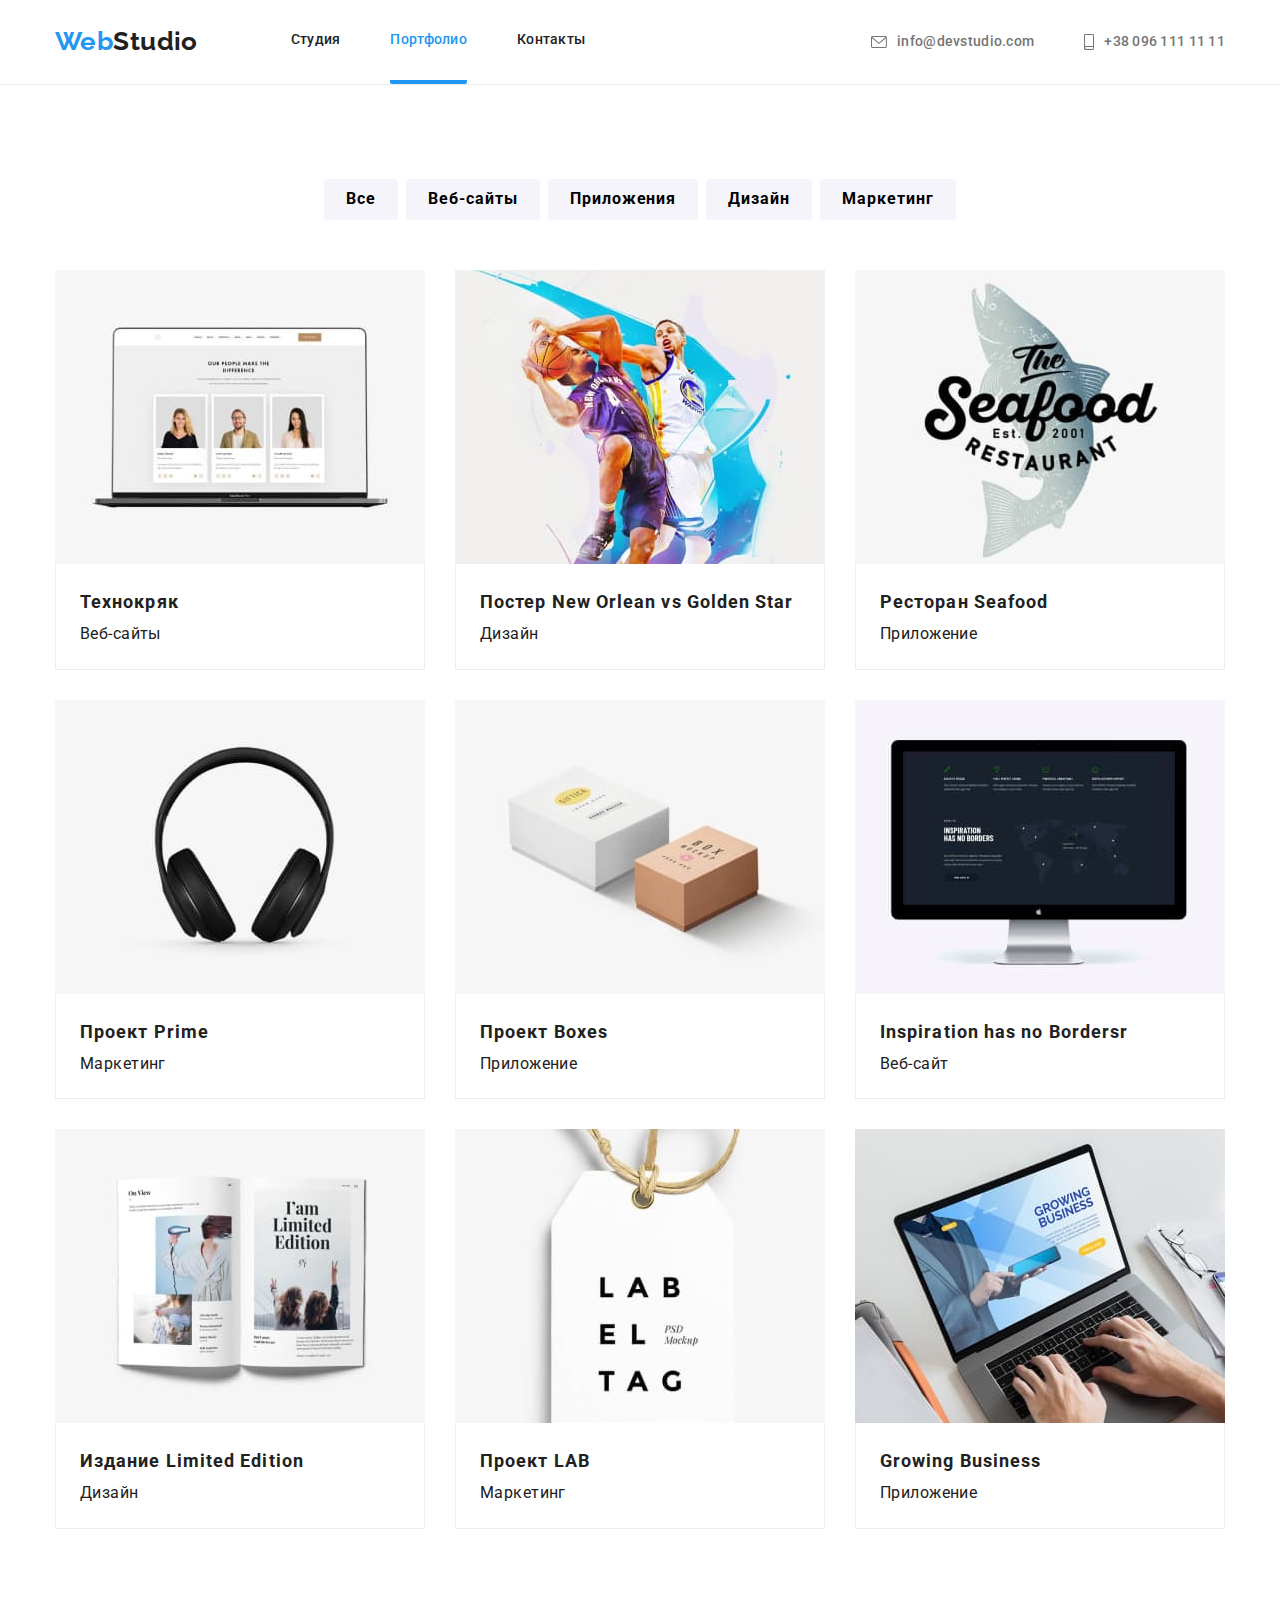
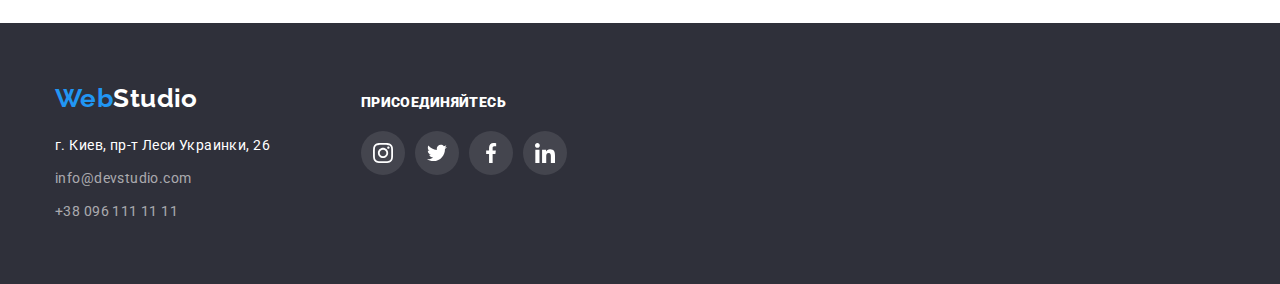
==== portfolio.html @ fb89609a "копія дз4" ====
<!DOCTYPE html>
<html lang="en">
  <head>
    <meta charset="UTF-8" />
    <meta http-equiv="X-UA-Compatible" content="IE=edge" />
    <meta name="viewport" content="width=device-width, initial-scale=1.0" />
    <title>Домашня робота 5</title>
    <link
      href="https://fonts.googleapis.com/css2?family=Raleway:wght@700&family=Roboto:wght@400;500;700;900&display=swap"
      rel="stylesheet"
    />
    <link
      rel="stylesheet"
      href="https://cdnjs.cloudflare.com/ajax/libs/modern-normalize/1.1.0/modern-normalize.min.css"
    />
    <link rel="stylesheet" href="./css/style.css" />
  </head>

  <body>
    <header class="header">
      <div class="container">
        <nav class="nav">
          <a href="#" class="nav-logo"
            ><span class="logo-style">Web</span>Studio</a
          >

          <ul class="site-nav list">
            <li class="site-nav-item">
              <a href="index.html" class="site-nav-link">Студия</a>
            </li>
            <li class="site-nav-item">
              <a href="#" class="site-nav-link current">Портфолио</a>
            </li>
            <li class="site-nav-item">
              <a href="#" class="site-nav-link">Контакты</a>
            </li>
          </ul>

          <ul class="auth-nav list">
            <li class="auth-nav-item">
               <a href="mailto:info@devstudio.com" class="auth-nav-link">
                <svg class="auth-nav-icon" width="16" height="12px"> 
                  <use href="./images/icon.svg#icon-email"></use>
                </svg>
                info@devstudio.com
              </a>            
            </li>
            <li class="auth-nav-item">
              <a href="tel:+380961111111" class="auth-nav-link">
                <svg class="auth-nav-icon" width="10" height="16px"> 
                  <use href="./images/icon.svg#icon-phone"></use>
                </svg>
                +38 096 111 11 11
              </a>            
            </li>
          </ul>
        </nav>
      </div>
    </header>

    <main>
      <section class="section">
        <div class="container">
          <h1 class="hidden">Портфолио</h1>

          <ul class="filter-nav-list list">
            <li class="filter-nav-item">
              <button type="button" class="button secondary">Все</button>
            </li>
            <li class="filter-nav-item">
              <button type="button" class="button secondary">Веб-сайты</button>
            </li>
            <li class="filter-nav-item">
              <button type="button" class="button secondary">Приложения</button>
            </li>
            <li class="filter-nav-item">
              <button type="button" class="button secondary">Дизайн</button>
            </li>
            <li class="filter-nav-item">
              <button type="button" class="button secondary">Маркетинг</button>
            </li>
          </ul>

          <ul class="cardset-list list">
            <li class="cardset-item">
              <a class=cardset-link>
                <img
                src="./images/portfolio1.jpg"
                alt="Технокряк"
                class="cardset-img"
              />
              <div class="cardset-description">
                <h2 class="cardset-title">Технокряк</h2>
                <p class="cardset-text">Веб-сайты</p>
              </div> </a>
            </li>

            <li class="cardset-item">
              <a class=cardset-link>
                <img
                src="./images/portfolio2.jpg"
                alt="Постер New Orlean vs Golden Star"
                class="cardset-img"
              />
              <div class="cardset-description">
                <h2 class="cardset-title">Постер New Orlean vs Golden Star</h2>
                <p class="cardset-text">Дизайн</p>
              </div> </a>
            </li>

            <li class="cardset-item">
              <a class=cardset-link> 
                <img
                src="./images/portfolio3.jpg"
                alt="Ресторан Seafood"
                class="cardset-img"
              />
              <div class="cardset-description">
                <h2 class="cardset-title">Ресторан Seafood</h2>
                <p class="cardset-text">Приложение</p>
              </div>
              </a>
            </li>

            <li class="cardset-item">
              <a class=cardset-link> 
                <img
                src="./images/portfolio4.jpg"
                alt="Проект Prime"
                class="cardset-img"
              />
              <div class="cardset-description">
                <h2 class="cardset-title">Проект Prime</h2>
                <p class="cardset-text">Маркетинг</p>
              </div>
              </a>
            </li>

            <li class="cardset-item">
              <a class=cardset-link> 
                <img
                src="./images/portfolio5.jpg"
                alt="Проект Boxes"
                class="cardset-img"
              />
              <div class="cardset-description">
                <h2 class="cardset-title">Проект Boxes</h2>
                <p class="cardset-text">Приложение</p>
              </div>
              </a>
            </li>
            <li class="cardset-item">
              <a class=cardset-link> 
                <img
                src="./images/portfolio6.jpg"
                alt="Inspiration has no Borders"
                class="cardset-img"
              />
              <div class="cardset-description">
                <h2 class="cardset-title">Inspiration has no Bordersr</h2>
                <p class="cardset-text">Веб-сайт</p>
              </div>
              </a>
            </li>

            <li class="cardset-item">
              <a class=cardset-link> 
                <img
                src="./images/portfolio7.jpg"
                alt="Издание Limited Edition"
                class="cardset-img"
              />
              <div class="cardset-description">
                <h2 class="cardset-title">Издание Limited Edition</h2>
                <p class="cardset-text">Дизайн</p>
              </div>
              </a>
            </li>

            <li class="cardset-item">
              <a class=cardset-link> 
                <img
                src="./images/portfolio8.jpg"
                alt="Проект LAB"
                class="cardset-img"
              />
              <div class="cardset-description">
                <h2 class="cardset-title">Проект LAB</h2>
                <p class="cardset-text">Маркетинг</p>
              </div>
              </a>

            </li>
            <li class="cardset-item">
              <a class=cardset-link> 
                <img
                src="./images/portfolio9.jpg"
                alt="Growing Business"
                class="cardset-img"
              />
              <div class="cardset-description">
                <h2 class="cardset-title">Growing Business</h2>
                <p class="cardset-text">Приложение</p>
              </div>
              </a>
            </li>
          </ul>
        </div>
      </section>
    </main>

    <footer class="footer">
      <div class="container position">
        <div class="location">
          <a href="#" class="nav-logo"
          ><span class="logo-style">Web</span
          ><span class="secondary-logo">Studio</span></a
        >

        <address>
          <ul class="address list">
            <li><p class="address-text">г. Киев, пр-т Леси Украинки, 26</p></li>
            <li class="address-item">
              <a href="mailto:info@devstudio.com" class="address-link"
                >info@devstudio.com</a
              >
            </li>
            <li class="address-item">
              <a href="tel:+380961111111" class="address-link"
                >+38 096 111 11 11</a
              >
            </li>
          </ul>
        </address>
        </div>

        <div class="network">
          <p class="network-text">присоединяйтесь</p>
          <ul class="network-list list"> 
            <li>
              <a class="network-link">
                <svg class="network-icon"> 
                  <use href="./images/icon.svg#icon-instagram"></use>
                </svg>
              </a>
            </li>
            <li> 
              <a class="network-link">
                <svg class="network-icon"> 
                  <use href="./images/icon.svg#icon-twitter"></use>
                </svg>
              </a>
            </li>
          <li>
          <a class="network-link">
            <svg class="network-icon"> 
              <use href="./images/icon.svg#icon-facebook"></use>
            </svg>
          </a>
         </li>
        <li>
          <a class="network-link">
            <svg class="network-icon"> 
              <use href="./images/icon.svg#icon-linkedin"></use>
            </svg>
          </a>
        </li>
          </ul>
        </div>
        
      </div>
    </footer>
  </body>
</html>
---- css/style.css ----
:root {
  --primary-text-color: #212121;
  --title-text-color: #757575;
  --accent-color: #2196f3;
  --bg-color: #2f303a;
  --e-address: rgba(255, 255, 255, 0.6);
  --address: #ffffff;
  --button-two: #f5f4fa;
  --decoration: #c4c4c4;
  --border: #eeeeee;
  --fill: #AFB1B8;
}

html {
  box-sizing: border-box;
}

*,
*::after,
*::before {
  box-sizing: inherit;
}

body {
  background-color: var(--address);
  color: var(--primary-text-color);
  font-family: Roboto, sans-serif;
  font-size: 14px;
  letter-spacing: 0.03em;
  line-height: 1.14;
}

a {
  text-decoration: none;
}
h1,
h2,
h3,
p {
  margin: 0;
}
.list {
  list-style: none;
  margin: 0;
  padding: 0;
}

.container {
  width: 1200px;
  padding: 0 15px;
  margin: 0 auto;
}

.hidden {
  font-size: 0px;
  visibility: hidden;
}
.flex {
  display: flex;
  align-items: center;
}
img {
  display: block;
  width: 100%;
  height: auto;
}
/* INDEX.HTML */

.header {
  border-bottom: 1px solid #ececec;
}
/* logo */

.logo-style {
  color: var(--accent-color);
}
.secondary-logo {
  color: var(--address);
}
/* nav */
.nav {
  display: flex;
  align-items: center;
}
.nav-logo {
  margin-right: 93px;
  color: var(--primary-text-color);
  font-family: Raleway, sans-serif;
  font-weight: 700;
  font-size: 26px;
  line-height: 1.2;
}

.nav-logo:focus,
.nav-logo:hover {
  color: var(--accent-color);
}
.site-nav-link,
.auth-nav-link {
  display: block;
  padding: 32px 0;
  align-items: center;
  color: var(--primary-text-color);
  font-weight: 500;
  letter-spacing: 0.02em;
}

.site-nav-link:hover,
.site-nav-link:focus {
  color: var(--accent-color);
}

.site-nav {
  display: flex;
  justify-content: space-between;
}
.auth-nav {
  display: flex;
  justify-content: space-between;
  margin-left: auto;
}
.auth-nav-link{
  display: flex;
  justify-content: center;
  text-align: center;
  align-items: center;
  color: var(--title-text-color);
}
.site-nav-item:not(:last-child),
.auth-nav-item:not(:last-child) {
  margin-right: 50px;
}

.auth-nav-link:hover,
.auth-nav-link:focus{
  cursor: pointer;
  color: var(--accent-color);
  fill: var(--accent-color);
}

.site-nav-link.current {
  color: var(--accent-color);
  border-bottom: 4px solid var(--accent-color);
  border-radius: 2px;
}
.auth-nav-item{
  display: inline-flex;
  text-align: center;
  align-items: center;
  background-repeat: no-repeat;
  fill: var(--title-text-color);
}
.auth-nav-icon{
  margin-right: 10px;
}
.auth-nav-item:hover,
.auth-nav-item:active{
  fill: var(--accent-color);
}

/* main */
.hero {
  display: block;
  padding: 200px 0;
  background: var(--bg-color);
  background-image: linear-gradient( to right, rgba(47, 48, 58, 0.4), rgba(47, 48, 58, 0.4)), 
  url('../images/bg-image.jpg');
  background-repeat: no-repeat;
  background-position: center;
  background-size: cover;
  text-align: center;
}
.hero-title {
  margin-bottom: 30px;
  color: var(--address);
  font-weight: 900;
  font-size: 44px;
  text-align: center;
  letter-spacing: 0.06em;
}

/* section */
.section {
  padding-top: 94px;
  padding-bottom: 94px;
}
.no-padding {
  padding-top: 0;
}
.section.color {
  background-color: var(--button-two);
}
.section-title {
  font-size: 36px;
  line-height: 1.2;
  text-align: center;
}

/* features */
.features-list {
  display: flex;
  justify-content: space-between;
}
.features-item{
  width: 270px;
}
.features-item:not(:last-child) {
  margin-right: 30px;
}
.features-icon{
  display: flex;
  width: 100%;
  height: 70px;
}
.features-img{
  width: 100%;
  height: 120px;
  background-color: var(--button-two);
  padding: 25px 0;
  margin-bottom: 30px;
}
.features-title {
  text-transform: uppercase;
  margin-bottom: 10px;
}

.features-text {
  color: var(--title-text-color);
  font-weight: 400;
  line-height: 1.7;
}

/* work */
.work-list {
  display: flex;
  justify-content: space-between;
  margin-top: 50px;
}
.work-image{
  position: relative;
  width: 100%;
  background-size: contain;
}
.work-title{
  position: absolute;
  width: 100%;
  bottom: 0;
  margin: 0;
  padding: 27px 0;
  text-align: center;
  font-weight: 900;
  text-transform: uppercase;
  color: var(--address);
  background: rgba(47, 48, 58, 0.8);

}
/* team */

.team-list {
  display: flex;
  justify-content: space-between;
  margin-top: 50px;
}
.team-title {
  font-weight: 500;
  font-size: 16px;
}

.team-item {
  background: var(--address);
  box-shadow: 0px 1px 3px rgba(0, 0, 0, 0.12), 0px 1px 1px rgba(0, 0, 0, 0.14),
    0px 2px 1px rgba(0, 0, 0, 0.2);
  border-radius: 0px 0px 4px 4px;
  text-align: center;
}
.team-item:not(:last-child) {
  margin-right: 30px;
}
.team-description {
  padding: 30px 0;
}
.team-title {
  margin-bottom: 10px;
}
.team-text {
  color: var(--title-text-color);
  font-weight: normal;
  font-size: 16px;
  line-height: 1.8;
  margin-bottom: 16px;
}
.social-media{
  display: flex;
  justify-content: center;
}
.social-media li:not(:last-child){
  margin-right: 10px;
}
.social-media-link{
  display: flex;
  justify-content: center;
  align-items: center;
  width: 44px;
  height: 44px;
  border: none;
  border-radius: 50%;
  fill :var(--fill);
}
.social-media-link:hover,
.social-media-link:active{
  fill: var(--address);
  background-color: var(--accent-color);
}
.social-media-icon{
  width: 20px;
  height: 20px;
}
.social-media-icon:hover{
  fill: var(--address);
}
.social-media-link:not(:last-child){
  margin-right: 10px;
}
/* button  */

.button {
  display: inline-block;
  border-radius: 4px;
  border: none;
  padding: 6px 22px;
  text-align: center;
  font-family: inherit;
  font-weight: 700;
  font-size: 16px;
  line-height: 1.8;
  letter-spacing: 0.06em;
  cursor: pointer;
}

.button.primary {
  min-width: 200px;
  height: 50px;
  border-radius: 4px;
  border: none;
  padding: 10px 32px;
  text-align: center;
  box-shadow: 0px 4px 4px rgba(0, 0, 0, 0.15);
  color: var(--address);
  background-color: var(--accent-color);
}

.button.primary:hover,
.button.primary:focus {
  cursor: pointer;
  color: var(--accent-color);
  background-color: var(--address);
}

.button.secondary {
  background-color: var(--button-two);
}

.button.secondary:hover,
.button.secondary:focus {
  cursor: pointer;
  color: var(--address);
  background-color: var(--accent-color);
  box-shadow: 0px 3px 1px rgba(0, 0, 0, 0.1), 0px 1px 2px rgba(0, 0, 0, 0.08),
    0px 2px 2px rgba(0, 0, 0, 0.12);
}
/* clients */
.clients-list {
  display: flex;
  justify-content: space-between;
  margin-top: 50px;
}
.clients-item:hover .clients-icon,
.clients-item:active .clients-icon{
  fill: var(--accent-color);
}
.clients-link{
  display: flex;
  padding: 16px 32px;
  background: var(--address);
  box-sizing: border-box;
  border-radius: 4px;
  border: 1px solid var(--fill);
}

.clients-link:hover,
.clients-link:active{
  border: 1px solid var(--accent-color);
  fill: var(--accent-color);
}
.clients-icon{
  height: 60px;
  width: 106px;
  fill: var(--fill);
}
/* footer */
.footer {
  background-color: var(--bg-color);
  padding: 60px 0;
}
.location{
  margin-right: 70px;
}
.address-text,
.address-link {
  margin-bottom: 9px;
  font-style: normal;
  font-family: Roboto, sans-serif;
  font-weight: 400;
  line-height: 1.7;
}
.address {
  margin-top: 20px;
}

.address-item:not(:last-child) {
  margin-bottom: 9px;
}
.address-text {
  color: var(--address);
}

.address-link {
  color: var(--e-address);
  font-style: normal;
}
.container.position{
  display: flex;
  align-items: baseline;
}
.network-text{
  margin-bottom: 20px;
  font-weight: 900;
  text-transform: uppercase;
  color: var(--address);
}
.network-list{
  display: flex;
}
.network-list li:not(:last-child){
  margin-right: 10px;
}
.network-link{
  display: flex;
  justify-content: center;
  align-items: center;
  width: 44px;
  height: 44px;
  border: none;
  border-radius: 50%;
  background: rgba(255, 255, 255, 0.1);
  fill :var(--address);
}
.network-link:not(:last-child){
  margin-right: 10px;
}
.network-link:hover,
.network-link:active{
  background-color: var(--accent-color);
}
.network-icon{
  width: 20px;
  height: 20px;
}
.network-icon:hover{
  fill: var(--address);
}

/* PORTFOLIO.HTML */

/* main */
.filter-nav-list {
  display: flex;
  justify-content: center;
  align-items: center;
  margin-bottom: 50px;
}

.filter-nav-item:not(:first-child) {
  margin-left: 8px;
}
/* cardset */
.cardset-list {
  display: flex;
  flex-wrap: wrap;
  margin-left: -30px;
  margin-top: -30px;
}
.cardset-item {
  flex-basis: calc(100% / 3 - 30px);
  margin-top: 30px;
  margin-left: 30px;
}
.cardset-link{
  display: block;
}
.cardset-link:hover,
.cardset-link:active{
  background: var(--address);
  box-shadow: 0px 1px 1px rgba(0, 0, 0, 0.12), 0px 4px 4px rgba(0, 0, 0, 0.06), 1px 4px 6px rgba(0, 0, 0, 0.16);
}
.cardset-img {
  width: 370px;
}
.cardset-description {
  padding: 20px 24px;
  border-left: 1px solid var(--border);
  border-right: 1px solid var(--border);
  border-bottom: 1px solid var(--border);
}
.cardset-title {
  font-size: 18px;
  line-height: 2;
  letter-spacing: 0.06em;
}

.cardset-text {
  font-weight: 400;
  font-size: 16px;
  line-height: 1.8;
}
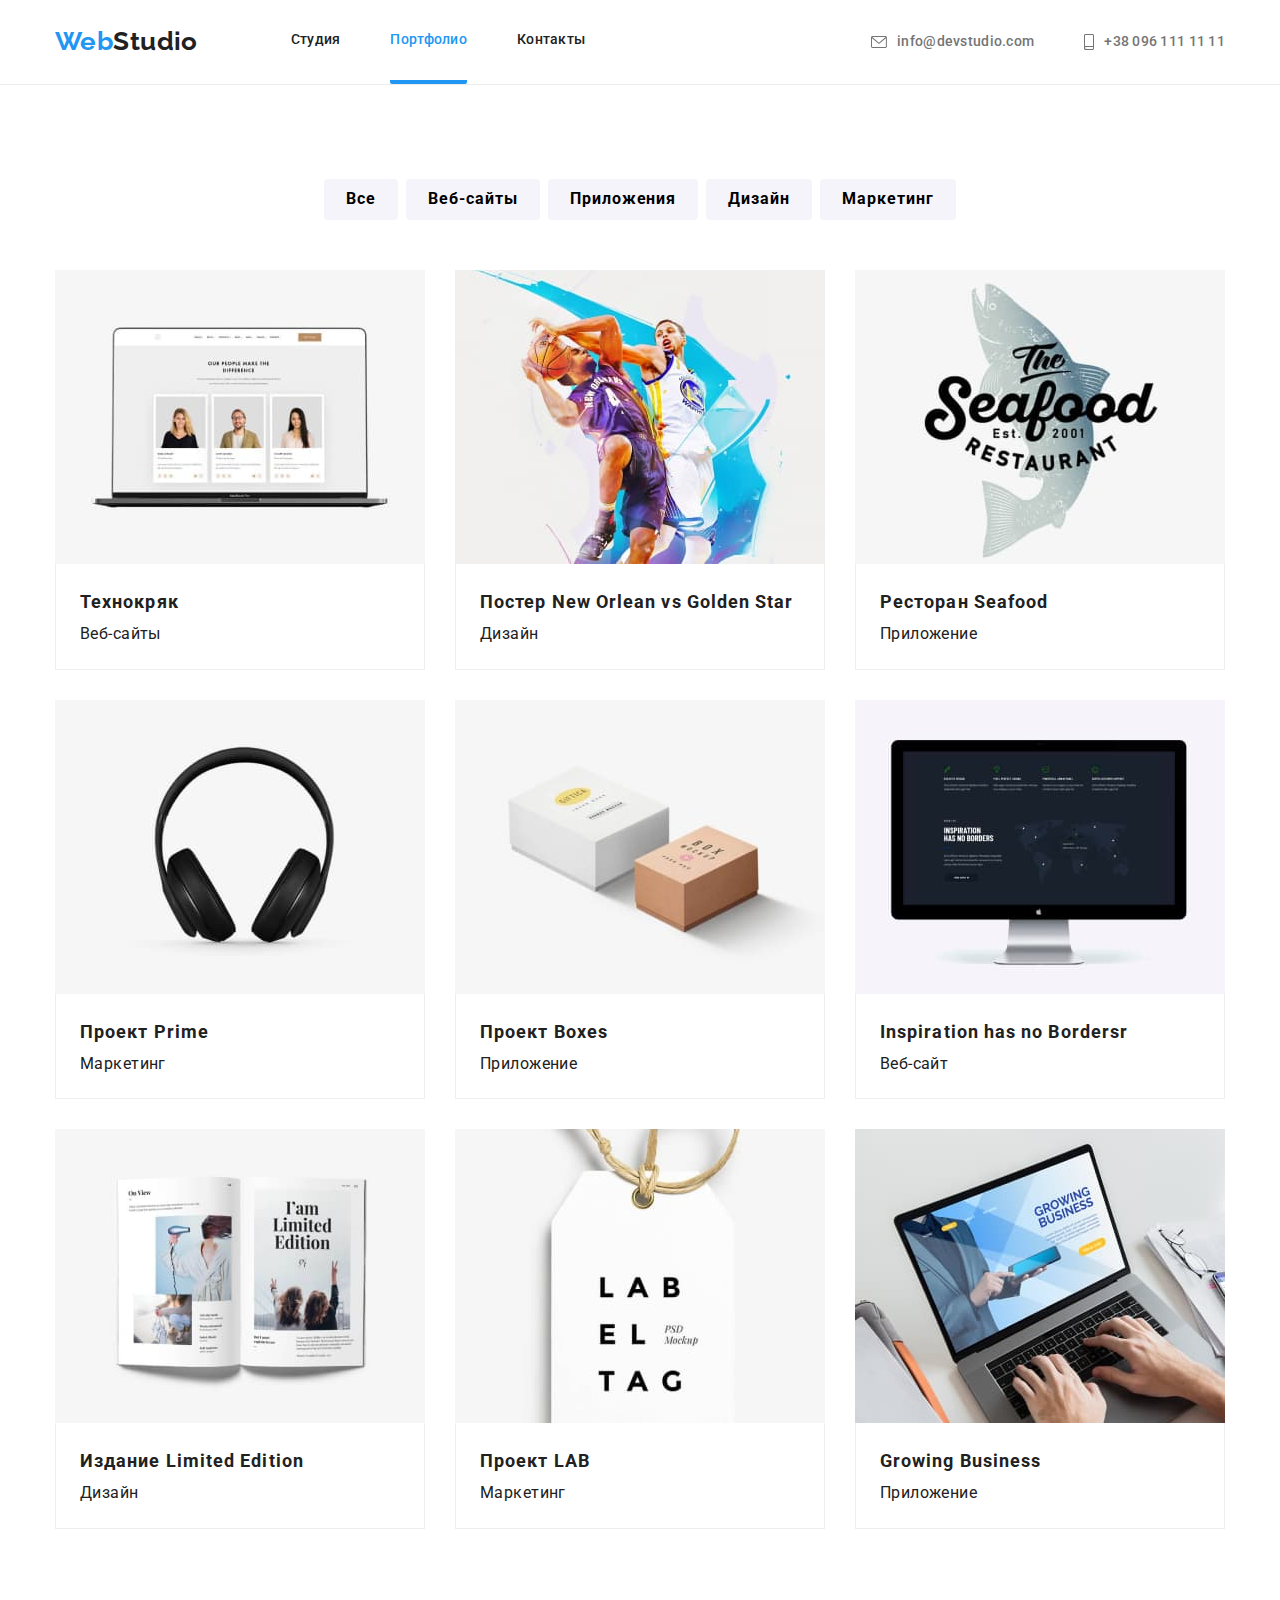
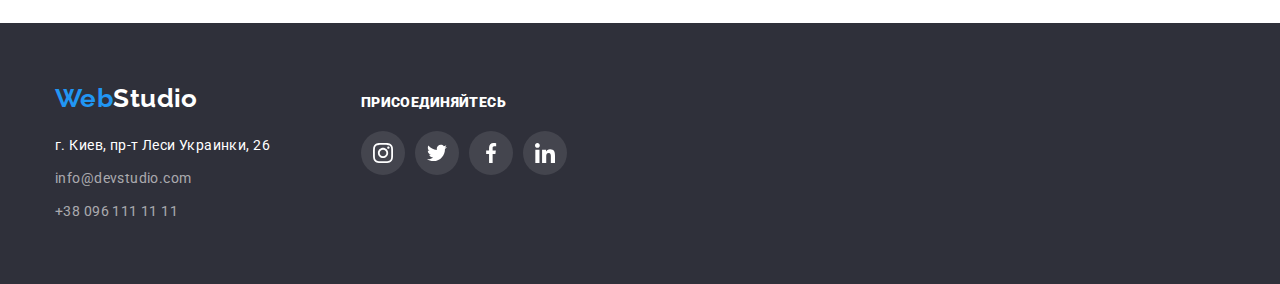
==== commit 53fce14e: "possition+backdrop" ====
--- a/portfolio.html
+++ b/portfolio.html
@@ -83,12 +83,16 @@
 
           <ul class="cardset-list list">
             <li class="cardset-item">
+              
               <a class=cardset-link>
-                <img
-                src="./images/portfolio1.jpg"
-                alt="Технокряк"
-                class="cardset-img"
-              />
+                <div class="cardset-info">
+                  <img
+                  src="./images/portfolio1.jpg"
+                  alt="Технокряк"
+                  class="cardset-img"
+                />
+                <p>Технокряк это современная площадка распространения коронавируса. Компании используют эту платформу для цифрового шпионажа и атак на защищённые сервера конкурентов.</p>
+                </div>
               <div class="cardset-description">
                 <h2 class="cardset-title">Технокряк</h2>
                 <p class="cardset-text">Веб-сайты</p>
--- a/css/style.css
+++ b/css/style.css
@@ -1,525 +1,704 @@
 :root {
-  --primary-text-color: #212121;
-  --title-text-color: #757575;
-  --accent-color: #2196f3;
-  --bg-color: #2f303a;
-  --e-address: rgba(255, 255, 255, 0.6);
-  --address: #ffffff;
-  --button-two: #f5f4fa;
-  --decoration: #c4c4c4;
-  --border: #eeeeee;
-  --fill: #AFB1B8;
+    --primary-text-color: #212121;
+    --title-text-color: #757575;
+    --accent-color: #2196f3;
+    --bg-color: #2f303a;
+    --e-address: rgba(255, 255, 255, 0.6);
+    --address: #ffffff;
+    --button-two: #f5f4fa;
+    --decoration: #c4c4c4;
+    --border: #eeeeee;
+    --fill: #AFB1B8;
 }
 
 html {
-  box-sizing: border-box;
+    box-sizing: border-box;
 }
 
 *,
 *::after,
 *::before {
-  box-sizing: inherit;
+    box-sizing: inherit;
 }
 
 body {
-  background-color: var(--address);
-  color: var(--primary-text-color);
-  font-family: Roboto, sans-serif;
-  font-size: 14px;
-  letter-spacing: 0.03em;
-  line-height: 1.14;
+    background-color: var(--address);
+    color: var(--primary-text-color);
+    font-family: Roboto, sans-serif;
+    font-size: 14px;
+    letter-spacing: 0.03em;
+    line-height: 1.14;
 }
 
 a {
-  text-decoration: none;
-}
+    text-decoration: none;
+}
+
 h1,
 h2,
 h3,
 p {
-  margin: 0;
-}
+    margin: 0;
+}
+
 .list {
-  list-style: none;
-  margin: 0;
-  padding: 0;
+    list-style: none;
+    margin: 0;
+    padding: 0;
 }
 
 .container {
-  width: 1200px;
-  padding: 0 15px;
-  margin: 0 auto;
+    width: 1200px;
+    padding: 0 15px;
+    margin: 0 auto;
 }
 
 .hidden {
-  font-size: 0px;
-  visibility: hidden;
-}
+    font-size: 0px;
+    visibility: hidden;
+}
+
 .flex {
-  display: flex;
-  align-items: center;
-}
+    display: flex;
+    align-items: center;
+}
+
 img {
-  display: block;
-  width: 100%;
-  height: auto;
-}
+    display: block;
+    width: 100%;
+    height: auto;
+}
+
+
 /* INDEX.HTML */
 
 .header {
-  border-bottom: 1px solid #ececec;
-}
+    border-bottom: 1px solid #ececec;
+}
+
+
 /* logo */
 
 .logo-style {
-  color: var(--accent-color);
-}
+    color: var(--accent-color);
+}
+
 .secondary-logo {
-  color: var(--address);
-}
+    color: var(--address);
+}
+
+
 /* nav */
+
 .nav {
-  display: flex;
-  align-items: center;
-}
+    display: flex;
+    align-items: center;
+}
+
 .nav-logo {
-  margin-right: 93px;
-  color: var(--primary-text-color);
-  font-family: Raleway, sans-serif;
-  font-weight: 700;
-  font-size: 26px;
-  line-height: 1.2;
+    margin-right: 93px;
+    color: var(--primary-text-color);
+    font-family: Raleway, sans-serif;
+    font-weight: 700;
+    font-size: 26px;
+    line-height: 1.2;
 }
 
 .nav-logo:focus,
 .nav-logo:hover {
-  color: var(--accent-color);
-}
+    color: var(--accent-color);
+}
+
 .site-nav-link,
 .auth-nav-link {
-  display: block;
-  padding: 32px 0;
-  align-items: center;
-  color: var(--primary-text-color);
-  font-weight: 500;
-  letter-spacing: 0.02em;
+    display: block;
+    padding: 32px 0;
+    align-items: center;
+    color: var(--primary-text-color);
+    font-weight: 500;
+    letter-spacing: 0.02em;
 }
 
 .site-nav-link:hover,
 .site-nav-link:focus {
-  color: var(--accent-color);
+    color: var(--accent-color);
 }
 
 .site-nav {
-  display: flex;
-  justify-content: space-between;
-}
+    display: flex;
+    justify-content: space-between;
+}
+
 .auth-nav {
-  display: flex;
-  justify-content: space-between;
-  margin-left: auto;
-}
-.auth-nav-link{
-  display: flex;
-  justify-content: center;
-  text-align: center;
-  align-items: center;
-  color: var(--title-text-color);
-}
+    display: flex;
+    justify-content: space-between;
+    margin-left: auto;
+}
+
+.auth-nav-link {
+    display: flex;
+    justify-content: center;
+    text-align: center;
+    align-items: center;
+    color: var(--title-text-color);
+}
+
 .site-nav-item:not(:last-child),
 .auth-nav-item:not(:last-child) {
-  margin-right: 50px;
+    margin-right: 50px;
 }
 
 .auth-nav-link:hover,
-.auth-nav-link:focus{
-  cursor: pointer;
-  color: var(--accent-color);
-  fill: var(--accent-color);
+.auth-nav-link:focus {
+    cursor: pointer;
+    color: var(--accent-color);
+    fill: var(--accent-color);
 }
 
 .site-nav-link.current {
-  color: var(--accent-color);
-  border-bottom: 4px solid var(--accent-color);
-  border-radius: 2px;
-}
-.auth-nav-item{
-  display: inline-flex;
-  text-align: center;
-  align-items: center;
-  background-repeat: no-repeat;
-  fill: var(--title-text-color);
-}
-.auth-nav-icon{
-  margin-right: 10px;
-}
+    color: var(--accent-color);
+    border-bottom: 4px solid var(--accent-color);
+    border-radius: 2px;
+}
+
+.auth-nav-item {
+    display: inline-flex;
+    text-align: center;
+    align-items: center;
+    background-repeat: no-repeat;
+    fill: var(--title-text-color);
+}
+
+.auth-nav-icon {
+    margin-right: 10px;
+}
+
 .auth-nav-item:hover,
-.auth-nav-item:active{
-  fill: var(--accent-color);
-}
+.auth-nav-item:active {
+    fill: var(--accent-color);
+}
+
 
 /* main */
+
 .hero {
-  display: block;
-  padding: 200px 0;
-  background: var(--bg-color);
-  background-image: linear-gradient( to right, rgba(47, 48, 58, 0.4), rgba(47, 48, 58, 0.4)), 
-  url('../images/bg-image.jpg');
-  background-repeat: no-repeat;
-  background-position: center;
-  background-size: cover;
-  text-align: center;
-}
+    display: block;
+    padding: 200px 0;
+    background: var(--bg-color);
+    background-image: linear-gradient( to right, rgba(47, 48, 58, 0.4), rgba(47, 48, 58, 0.4)), url('../images/bg-image.jpg');
+    background-repeat: no-repeat;
+    background-position: center;
+    background-size: cover;
+    text-align: center;
+}
+
 .hero-title {
-  margin-bottom: 30px;
-  color: var(--address);
-  font-weight: 900;
-  font-size: 44px;
-  text-align: center;
-  letter-spacing: 0.06em;
-}
+    margin-bottom: 30px;
+    color: var(--address);
+    font-weight: 900;
+    font-size: 44px;
+    text-align: center;
+    letter-spacing: 0.06em;
+}
+
+
+/* backdrop */
+
+.backdrop {
+    position: fixed;
+    top: 0;
+    left: 0;
+    z-index: 1;
+    width: 100%;
+    height: 100%;
+    background: rgba(0, 0, 0, 0.2);
+    ;
+}
+
+.backdrop.is-hidden {
+    opacity: 0;
+    pointer-events: none;
+}
+
+.modal {
+    position: absolute;
+    top: 50%;
+    left: 50%;
+    transform: translate(-50%, -50%);
+    min-width: 528px;
+    min-height: 581px;
+    background: var(--address);
+    box-shadow: 0px 1px 3px rgba(0, 0, 0, 0.12), 0px 1px 1px rgba(0, 0, 0, 0.14), 0px 2px 1px rgba(0, 0, 0, 0.2);
+    border-radius: 4px;
+}
+
+.modal-icon {
+    position: absolute;
+    top: 0;
+    right: 0;
+    width: 30px;
+    height: 30px;
+    margin: 8px 8px 0 0;
+    padding: 15px;
+    border: 1px solid rgba(0, 0, 0, 0.1);
+    border-radius: 50%;
+}
+
 
 /* section */
+
 .section {
-  padding-top: 94px;
-  padding-bottom: 94px;
-}
+    padding-top: 94px;
+    padding-bottom: 94px;
+}
+
 .no-padding {
-  padding-top: 0;
-}
+    padding-top: 0;
+}
+
 .section.color {
-  background-color: var(--button-two);
-}
+    background-color: var(--button-two);
+}
+
 .section-title {
-  font-size: 36px;
-  line-height: 1.2;
-  text-align: center;
-}
+    font-size: 36px;
+    line-height: 1.2;
+    text-align: center;
+}
+
 
 /* features */
+
 .features-list {
-  display: flex;
-  justify-content: space-between;
-}
-.features-item{
-  width: 270px;
-}
+    display: flex;
+    justify-content: space-between;
+}
+
+.features-item {
+    width: 270px;
+}
+
 .features-item:not(:last-child) {
-  margin-right: 30px;
-}
-.features-icon{
-  display: flex;
-  width: 100%;
-  height: 70px;
-}
-.features-img{
-  width: 100%;
-  height: 120px;
-  background-color: var(--button-two);
-  padding: 25px 0;
-  margin-bottom: 30px;
-}
+    margin-right: 30px;
+}
+
+.features-icon {
+    display: flex;
+    width: 100%;
+    height: 70px;
+}
+
+.features-img {
+    width: 100%;
+    height: 120px;
+    background-color: var(--button-two);
+    padding: 25px 0;
+    margin-bottom: 30px;
+}
+
 .features-title {
-  text-transform: uppercase;
-  margin-bottom: 10px;
+    text-transform: uppercase;
+    margin-bottom: 10px;
 }
 
 .features-text {
-  color: var(--title-text-color);
-  font-weight: 400;
-  line-height: 1.7;
-}
+    color: var(--title-text-color);
+    font-weight: 400;
+    line-height: 1.7;
+}
+
 
 /* work */
+
 .work-list {
-  display: flex;
-  justify-content: space-between;
-  margin-top: 50px;
-}
-.work-image{
-  position: relative;
-  width: 100%;
-  background-size: contain;
-}
-.work-title{
-  position: absolute;
-  width: 100%;
-  bottom: 0;
-  margin: 0;
-  padding: 27px 0;
-  text-align: center;
-  font-weight: 900;
-  text-transform: uppercase;
-  color: var(--address);
-  background: rgba(47, 48, 58, 0.8);
-
-}
+    display: flex;
+    justify-content: space-between;
+    margin-top: 50px;
+}
+
+.work-image {
+    position: relative;
+    width: 100%;
+    background-size: contain;
+}
+
+.work-title {
+    position: absolute;
+    width: 100%;
+    bottom: 0;
+    margin: 0;
+    padding: 27px 0;
+    text-align: center;
+    font-weight: 900;
+    text-transform: uppercase;
+    color: var(--address);
+    background: rgba(47, 48, 58, 0.8);
+}
+
+
 /* team */
 
 .team-list {
-  display: flex;
-  justify-content: space-between;
-  margin-top: 50px;
-}
+    display: flex;
+    justify-content: space-between;
+    margin-top: 50px;
+}
+
 .team-title {
-  font-weight: 500;
-  font-size: 16px;
+    font-weight: 500;
+    font-size: 16px;
 }
 
 .team-item {
-  background: var(--address);
-  box-shadow: 0px 1px 3px rgba(0, 0, 0, 0.12), 0px 1px 1px rgba(0, 0, 0, 0.14),
-    0px 2px 1px rgba(0, 0, 0, 0.2);
-  border-radius: 0px 0px 4px 4px;
-  text-align: center;
-}
+    background: var(--address);
+    box-shadow: 0px 1px 3px rgba(0, 0, 0, 0.12), 0px 1px 1px rgba(0, 0, 0, 0.14), 0px 2px 1px rgba(0, 0, 0, 0.2);
+    border-radius: 0px 0px 4px 4px;
+    text-align: center;
+}
+
 .team-item:not(:last-child) {
-  margin-right: 30px;
-}
+    margin-right: 30px;
+}
+
 .team-description {
-  padding: 30px 0;
-}
+    padding: 30px 0;
+}
+
 .team-title {
-  margin-bottom: 10px;
-}
+    margin-bottom: 10px;
+}
+
 .team-text {
-  color: var(--title-text-color);
-  font-weight: normal;
-  font-size: 16px;
-  line-height: 1.8;
-  margin-bottom: 16px;
-}
-.social-media{
-  display: flex;
-  justify-content: center;
-}
-.social-media li:not(:last-child){
-  margin-right: 10px;
-}
-.social-media-link{
-  display: flex;
-  justify-content: center;
-  align-items: center;
-  width: 44px;
-  height: 44px;
-  border: none;
-  border-radius: 50%;
-  fill :var(--fill);
-}
+    color: var(--title-text-color);
+    font-weight: normal;
+    font-size: 16px;
+    line-height: 1.8;
+    margin-bottom: 16px;
+}
+
+.social-media {
+    display: flex;
+    justify-content: center;
+}
+
+.social-media li:not(:last-child) {
+    margin-right: 10px;
+}
+
+.social-media-link {
+    display: flex;
+    justify-content: center;
+    align-items: center;
+    width: 44px;
+    height: 44px;
+    border: none;
+    border-radius: 50%;
+    fill: var(--fill);
+}
+
 .social-media-link:hover,
-.social-media-link:active{
-  fill: var(--address);
-  background-color: var(--accent-color);
-}
-.social-media-icon{
-  width: 20px;
-  height: 20px;
-}
-.social-media-icon:hover{
-  fill: var(--address);
-}
-.social-media-link:not(:last-child){
-  margin-right: 10px;
-}
+.social-media-link:active {
+    fill: var(--address);
+    background-color: var(--accent-color);
+}
+
+.social-media-icon {
+    width: 20px;
+    height: 20px;
+}
+
+.social-media-icon:hover {
+    fill: var(--address);
+}
+
+.social-media-link:not(:last-child) {
+    margin-right: 10px;
+}
+
+
 /* button  */
 
 .button {
-  display: inline-block;
-  border-radius: 4px;
-  border: none;
-  padding: 6px 22px;
-  text-align: center;
-  font-family: inherit;
-  font-weight: 700;
-  font-size: 16px;
-  line-height: 1.8;
-  letter-spacing: 0.06em;
-  cursor: pointer;
+    display: inline-block;
+    border-radius: 4px;
+    border: none;
+    padding: 6px 22px;
+    text-align: center;
+    font-family: inherit;
+    font-weight: 700;
+    font-size: 16px;
+    line-height: 1.8;
+    letter-spacing: 0.06em;
+    cursor: pointer;
 }
 
 .button.primary {
-  min-width: 200px;
-  height: 50px;
-  border-radius: 4px;
-  border: none;
-  padding: 10px 32px;
-  text-align: center;
-  box-shadow: 0px 4px 4px rgba(0, 0, 0, 0.15);
-  color: var(--address);
-  background-color: var(--accent-color);
+    min-width: 200px;
+    height: 50px;
+    border-radius: 4px;
+    border: none;
+    padding: 10px 32px;
+    text-align: center;
+    box-shadow: 0px 4px 4px rgba(0, 0, 0, 0.15);
+    color: var(--address);
+    background-color: var(--accent-color);
 }
 
 .button.primary:hover,
 .button.primary:focus {
-  cursor: pointer;
-  color: var(--accent-color);
-  background-color: var(--address);
+    cursor: pointer;
+    color: var(--accent-color);
+    background-color: var(--address);
 }
 
 .button.secondary {
-  background-color: var(--button-two);
+    background-color: var(--button-two);
 }
 
 .button.secondary:hover,
 .button.secondary:focus {
-  cursor: pointer;
-  color: var(--address);
-  background-color: var(--accent-color);
-  box-shadow: 0px 3px 1px rgba(0, 0, 0, 0.1), 0px 1px 2px rgba(0, 0, 0, 0.08),
-    0px 2px 2px rgba(0, 0, 0, 0.12);
-}
+    cursor: pointer;
+    color: var(--address);
+    background-color: var(--accent-color);
+    box-shadow: 0px 3px 1px rgba(0, 0, 0, 0.1), 0px 1px 2px rgba(0, 0, 0, 0.08), 0px 2px 2px rgba(0, 0, 0, 0.12);
+}
+
+
 /* clients */
+
 .clients-list {
-  display: flex;
-  justify-content: space-between;
-  margin-top: 50px;
-}
+    display: flex;
+    justify-content: space-between;
+    margin-top: 50px;
+}
+
 .clients-item:hover .clients-icon,
-.clients-item:active .clients-icon{
-  fill: var(--accent-color);
-}
-.clients-link{
-  display: flex;
-  padding: 16px 32px;
-  background: var(--address);
-  box-sizing: border-box;
-  border-radius: 4px;
-  border: 1px solid var(--fill);
+.clients-item:active .clients-icon {
+    fill: var(--accent-color);
+}
+
+.clients-link {
+    display: flex;
+    padding: 16px 32px;
+    background: var(--address);
+    box-sizing: border-box;
+    border-radius: 4px;
+    border: 1px solid var(--fill);
 }
 
 .clients-link:hover,
-.clients-link:active{
-  border: 1px solid var(--accent-color);
-  fill: var(--accent-color);
-}
-.clients-icon{
-  height: 60px;
-  width: 106px;
-  fill: var(--fill);
-}
+.clients-link:active {
+    border: 1px solid var(--accent-color);
+    fill: var(--accent-color);
+}
+
+.clients-icon {
+    height: 60px;
+    width: 106px;
+    fill: var(--fill);
+}
+
+
 /* footer */
+
 .footer {
-  background-color: var(--bg-color);
-  padding: 60px 0;
-}
-.location{
-  margin-right: 70px;
-}
+    background-color: var(--bg-color);
+    padding: 60px 0;
+}
+
+.location {
+    margin-right: 70px;
+}
+
 .address-text,
 .address-link {
-  margin-bottom: 9px;
-  font-style: normal;
-  font-family: Roboto, sans-serif;
+    margin-bottom: 9px;
+    font-style: normal;
+    font-family: Roboto, sans-serif;
+    font-weight: 400;
+    line-height: 1.7;
+}
+
+.address {
+    margin-top: 20px;
+}
+
+.address-item:not(:last-child) {
+    margin-bottom: 9px;
+}
+
+.address-text {
+    color: var(--address);
+}
+
+.address-link {
+    color: var(--e-address);
+    font-style: normal;
+}
+
+.container.position {
+    display: flex;
+    align-items: baseline;
+}
+
+.network-text {
+    margin-bottom: 20px;
+    font-weight: 900;
+    text-transform: uppercase;
+    color: var(--address);
+}
+
+.network-list {
+    display: flex;
+}
+
+.network-list li:not(:last-child) {
+    margin-right: 10px;
+}
+
+.network-link {
+    display: flex;
+    justify-content: center;
+    align-items: center;
+    width: 44px;
+    height: 44px;
+    border: none;
+    border-radius: 50%;
+    background: rgba(255, 255, 255, 0.1);
+    fill: var(--address);
+}
+
+.network-link:not(:last-child) {
+    margin-right: 10px;
+}
+
+.network-link:hover,
+.network-link:active {
+    background-color: var(--accent-color);
+}
+
+.network-icon {
+    width: 20px;
+    height: 20px;
+}
+
+.network-icon:hover {
+    fill: var(--address);
+}
+
+
+/* PORTFOLIO.HTML */
+
+
+/* main */
+
+.filter-nav-list {
+    display: flex;
+    justify-content: center;
+    align-items: center;
+    margin-bottom: 50px;
+}
+
+.filter-nav-item:not(:first-child) {
+    margin-left: 8px;
+}
+
+
+/* cardset */
+
+.cardset-list {
+    display: flex;
+    flex-wrap: wrap;
+    margin-left: -30px;
+    margin-top: -30px;
+}
+
+.cardset-item {
+    flex-basis: calc(100% / 3 - 30px);
+    margin-top: 30px;
+    margin-left: 30px;
+}
+
+.cardset-link {
+    display: block;
+}
+
+.cardset-link:hover,
+.cardset-link:active {
+    background: var(--address);
+    box-shadow: 0px 1px 1px rgba(0, 0, 0, 0.12), 0px 4px 4px rgba(0, 0, 0, 0.06), 1px 4px 6px rgba(0, 0, 0, 0.16);
+}
+
+.cardset-info {
+    position: relative;
+    width: 100%;
+    display: block;
+}
+
+.cardset-info::before {
+    content: "";
+    position: absolute;
+    display: inline-block;
+    width: 100%;
+    height: 100%;
+    background: rgba(33, 150, 243, 0);
+}
+
+.cardset-info:hover::before,
+.cardset-info:active::before {
+    background: rgba(33, 150, 243, 0.9);
+}
+
+.cardset-info p {
+    position: absolute;
+    top: 0;
+    padding: 63px 24px;
+    font-weight: 400;
+    font-size: 18px;
+    line-height: 1.5;
+    color: var(--address);
+    opacity: 0;
+}
+
+.cardset-info p:hover,
+.cardset-info p:active {
+    opacity: 1;
+}
+
+
+/* .cardset-info p{
+  position: absolute;
+  top: 0;
+  padding: 63px 24px;
+  background: rgba(33, 150, 243, 0);
   font-weight: 400;
-  line-height: 1.7;
-}
-.address {
-  margin-top: 20px;
-}
-
-.address-item:not(:last-child) {
-  margin-bottom: 9px;
-}
-.address-text {
+  font-size: 18px;
+  line-height: 1.5;
   color: var(--address);
-}
-
-.address-link {
-  color: var(--e-address);
-  font-style: normal;
-}
-.container.position{
-  display: flex;
-  align-items: baseline;
-}
-.network-text{
-  margin-bottom: 20px;
-  font-weight: 900;
-  text-transform: uppercase;
-  color: var(--address);
-}
-.network-list{
-  display: flex;
-}
-.network-list li:not(:last-child){
-  margin-right: 10px;
-}
-.network-link{
-  display: flex;
-  justify-content: center;
-  align-items: center;
-  width: 44px;
-  height: 44px;
-  border: none;
-  border-radius: 50%;
-  background: rgba(255, 255, 255, 0.1);
-  fill :var(--address);
-}
-.network-link:not(:last-child){
-  margin-right: 10px;
-}
-.network-link:hover,
-.network-link:active{
-  background-color: var(--accent-color);
-}
-.network-icon{
-  width: 20px;
-  height: 20px;
-}
-.network-icon:hover{
-  fill: var(--address);
-}
-
-/* PORTFOLIO.HTML */
-
-/* main */
-.filter-nav-list {
-  display: flex;
-  justify-content: center;
-  align-items: center;
-  margin-bottom: 50px;
-}
-
-.filter-nav-item:not(:first-child) {
-  margin-left: 8px;
-}
-/* cardset */
-.cardset-list {
-  display: flex;
-  flex-wrap: wrap;
-  margin-left: -30px;
-  margin-top: -30px;
-}
-.cardset-item {
-  flex-basis: calc(100% / 3 - 30px);
-  margin-top: 30px;
-  margin-left: 30px;
-}
-.cardset-link{
-  display: block;
-}
-.cardset-link:hover,
-.cardset-link:active{
-  background: var(--address);
-  box-shadow: 0px 1px 1px rgba(0, 0, 0, 0.12), 0px 4px 4px rgba(0, 0, 0, 0.06), 1px 4px 6px rgba(0, 0, 0, 0.16);
-}
-.cardset-img {
-  width: 370px;
-}
+  opacity: 0;
+  }
+  .cardset-info p:hover::before,
+  .cardset-info p:active::before{
+  opacity: 1;
+  background: rgba(33, 150, 243, 0.9);
+}
+  */
+
 .cardset-description {
-  padding: 20px 24px;
-  border-left: 1px solid var(--border);
-  border-right: 1px solid var(--border);
-  border-bottom: 1px solid var(--border);
-}
+    padding: 20px 24px;
+    border-left: 1px solid var(--border);
+    border-right: 1px solid var(--border);
+    border-bottom: 1px solid var(--border);
+}
+
 .cardset-title {
-  font-size: 18px;
-  line-height: 2;
-  letter-spacing: 0.06em;
+    font-size: 18px;
+    line-height: 2;
+    letter-spacing: 0.06em;
 }
 
 .cardset-text {
-  font-weight: 400;
-  font-size: 16px;
-  line-height: 1.8;
-}
+    font-weight: 400;
+    font-size: 16px;
+    line-height: 1.8;
+}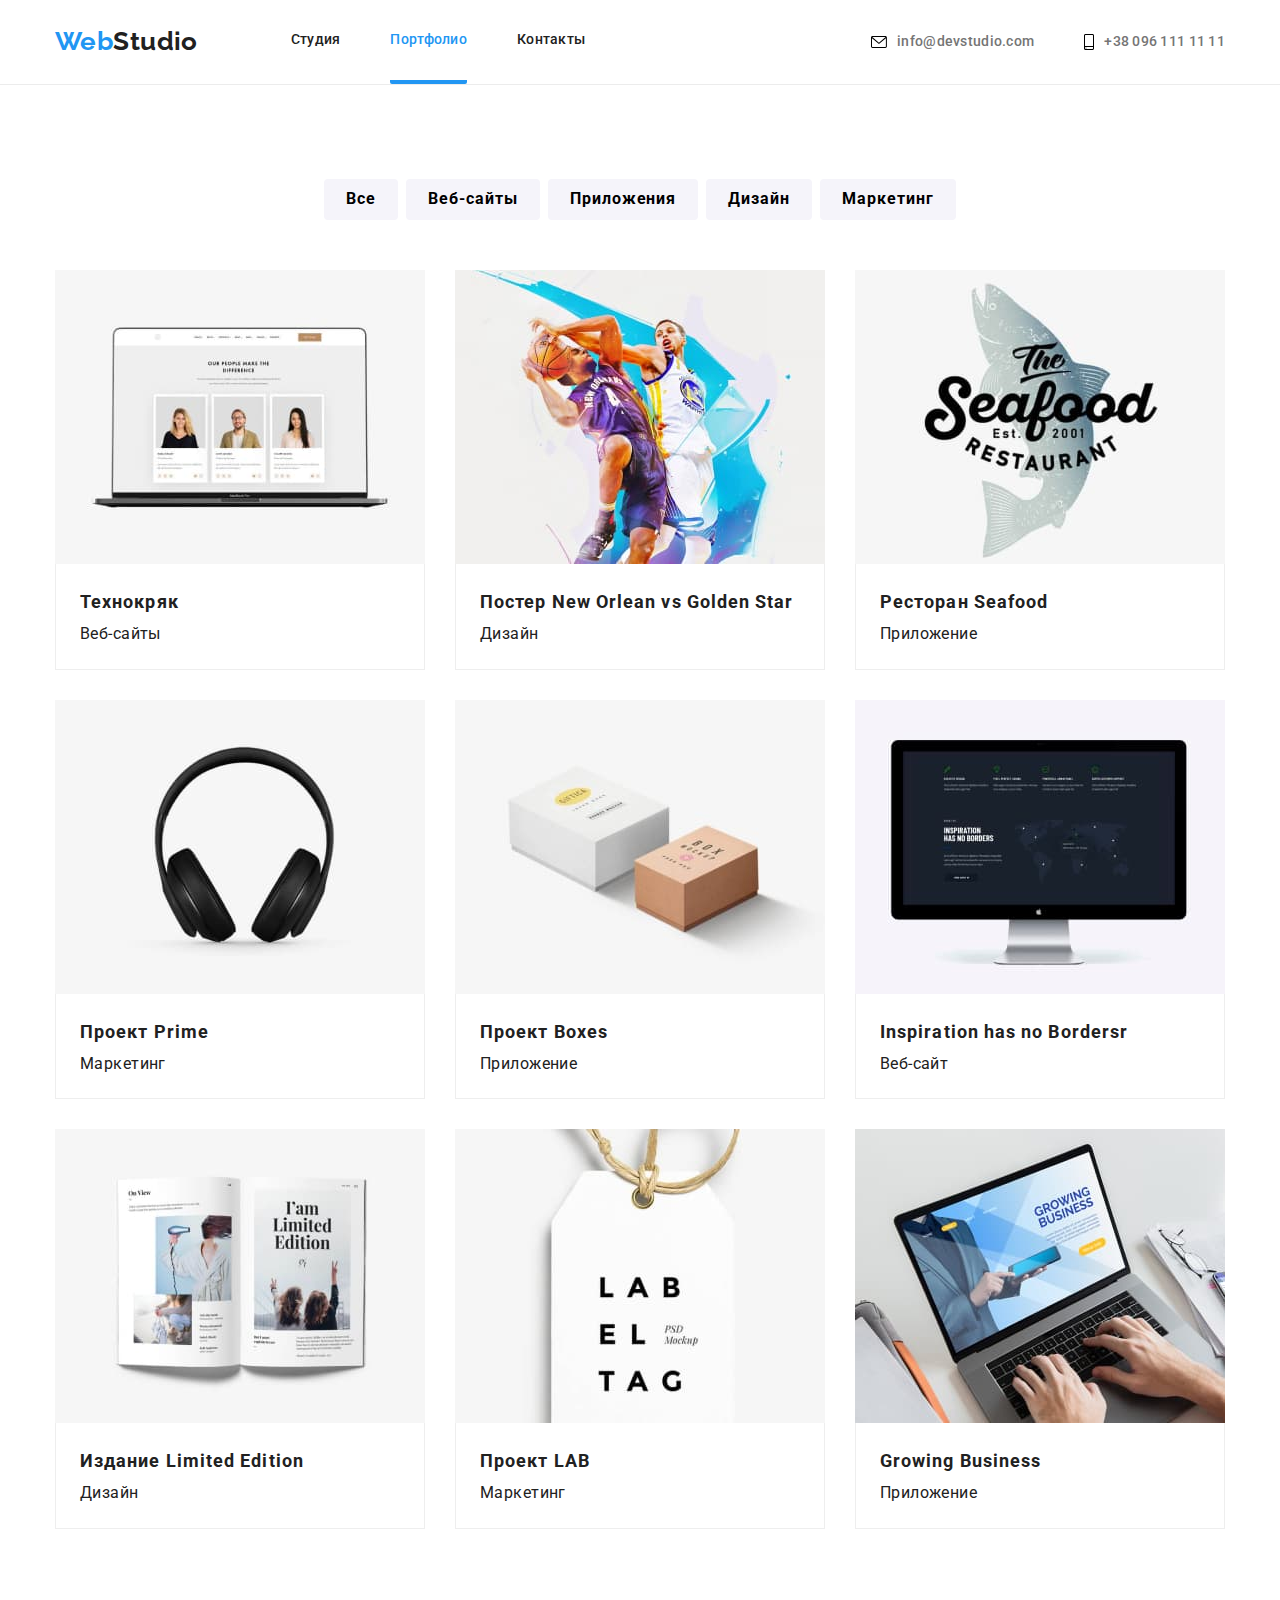
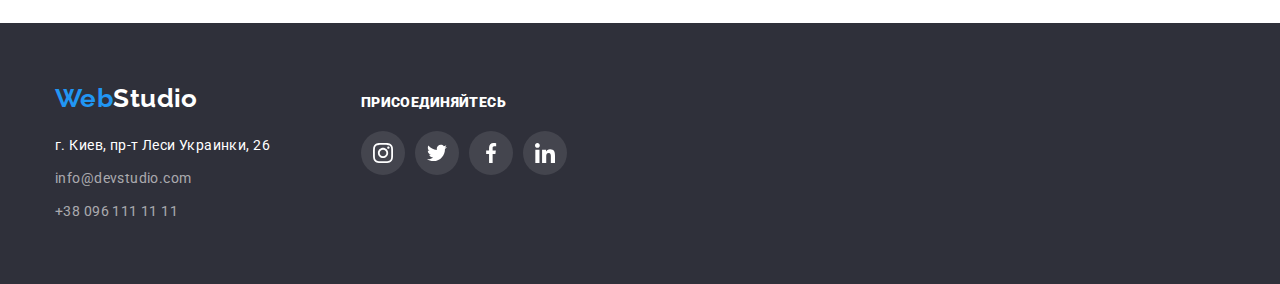
==== commit 592ff8bb: "перевірено валідатором" ====
--- a/portfolio.html
+++ b/portfolio.html
@@ -83,15 +83,18 @@
 
           <ul class="cardset-list list">
             <li class="cardset-item">
-              
               <a class=cardset-link>
-                <div class="cardset-info">
+                <div class="cardset-overlay">
                   <img
                   src="./images/portfolio1.jpg"
                   alt="Технокряк"
                   class="cardset-img"
                 />
-                <p>Технокряк это современная площадка распространения коронавируса. Компании используют эту платформу для цифрового шпионажа и атак на защищённые сервера конкурентов.</p>
+                <div class="cardset-info">
+                  <p>Технокряк это современная площадка распространения коронавируса. 
+                    Компании используют эту платформу для цифрового шпионажа и атак на 
+                    защищённые сервера конкурентов.</p>
+                </div>
                 </div>
               <div class="cardset-description">
                 <h2 class="cardset-title">Технокряк</h2>
@@ -101,11 +104,18 @@
 
             <li class="cardset-item">
               <a class=cardset-link>
-                <img
-                src="./images/portfolio2.jpg"
-                alt="Постер New Orlean vs Golden Star"
-                class="cardset-img"
-              />
+                <div class="cardset-overlay">
+                  <img
+                  src="./images/portfolio2.jpg"
+                  alt="Постер New Orlean vs Golden Star"
+                  class="cardset-img"
+                />
+                <div class="cardset-info">
+                  <p>Технокряк это современная площадка распространения коронавируса. 
+                    Компании используют эту платформу для цифрового шпионажа и атак на 
+                    защищённые сервера конкурентов.</p>
+                </div>
+                </div>
               <div class="cardset-description">
                 <h2 class="cardset-title">Постер New Orlean vs Golden Star</h2>
                 <p class="cardset-text">Дизайн</p>
@@ -114,80 +124,120 @@
 
             <li class="cardset-item">
               <a class=cardset-link> 
+                <div class="cardset-overlay">
+                  <img
+                  src="./images/portfolio3.jpg"
+                  alt="Ресторан Seafood"
+                  class="cardset-img"
+                />
+                <div class="cardset-info">
+                  <p>Технокряк это современная площадка распространения коронавируса. 
+                    Компании используют эту платформу для цифрового шпионажа и атак на 
+                    защищённые сервера конкурентов.</p>
+                </div>
+                </div>
+              <div class="cardset-description">
+                <h2 class="cardset-title">Ресторан Seafood</h2>
+                <p class="cardset-text">Приложение</p>
+              </div>
+              </a>
+            </li>
+
+            <li class="cardset-item">
+              <a class=cardset-link> 
+                <div class="cardset-overlay">
+                  <img
+                  src="./images/portfolio4.jpg"
+                  alt="Ресторан Seafood"
+                  class="cardset-img"
+                />
+                <div class="cardset-info">
+                  <p>Технокряк это современная площадка распространения коронавируса. 
+                    Компании используют эту платформу для цифрового шпионажа и атак на 
+                    защищённые сервера конкурентов.</p>
+                </div>
+                </div>
+              <div class="cardset-description">
+                <h2 class="cardset-title">Проект Prime</h2>
+                <p class="cardset-text">Маркетинг</p>
+              </div>
+              </a>
+            </li>
+
+            <li class="cardset-item">
+              <a class=cardset-link> 
+                <div class="cardset-overlay">
+                  <img
+                  src="./images/portfolio5.jpg"
+                  alt="Ресторан Seafood"
+                  class="cardset-img"
+                />
+                <div class="cardset-info">
+                  <p>Технокряк это современная площадка распространения коронавируса. 
+                    Компании используют эту платформу для цифрового шпионажа и атак на 
+                    защищённые сервера конкурентов.</p>
+                </div>
+                </div>
+              <div class="cardset-description">
+                <h2 class="cardset-title">Проект Boxes</h2>
+                <p class="cardset-text">Приложение</p>
+              </div>
+              </a>
+            </li>
+            <li class="cardset-item">
+              <a class=cardset-link> 
+                <div class="cardset-overlay">
+                  <img
+                  src="./images/portfolio6.jpg"
+                  alt="Ресторан Seafood"
+                  class="cardset-img"
+                />
+                <div class="cardset-info">
+                  <p>Технокряк это современная площадка распространения коронавируса. 
+                    Компании используют эту платформу для цифрового шпионажа и атак на 
+                    защищённые сервера конкурентов.</p>
+                </div>
+                </div>
+              <div class="cardset-description">
+                <h2 class="cardset-title">Inspiration has no Bordersr</h2>
+                <p class="cardset-text">Веб-сайт</p>
+              </div>
+              </a>
+            </li>
+
+            <li class="cardset-item">
+              <div class="cardset-overlay">
                 <img
-                src="./images/portfolio3.jpg"
+                src="./images/portfolio7.jpg"
                 alt="Ресторан Seafood"
                 class="cardset-img"
               />
-              <div class="cardset-description">
-                <h2 class="cardset-title">Ресторан Seafood</h2>
-                <p class="cardset-text">Приложение</p>
-              </div>
-              </a>
-            </li>
-
-            <li class="cardset-item">
-              <a class=cardset-link> 
-                <img
-                src="./images/portfolio4.jpg"
-                alt="Проект Prime"
-                class="cardset-img"
-              />
-              <div class="cardset-description">
-                <h2 class="cardset-title">Проект Prime</h2>
-                <p class="cardset-text">Маркетинг</p>
-              </div>
-              </a>
-            </li>
-
-            <li class="cardset-item">
-              <a class=cardset-link> 
-                <img
-                src="./images/portfolio5.jpg"
-                alt="Проект Boxes"
-                class="cardset-img"
-              />
-              <div class="cardset-description">
-                <h2 class="cardset-title">Проект Boxes</h2>
-                <p class="cardset-text">Приложение</p>
-              </div>
-              </a>
-            </li>
-            <li class="cardset-item">
-              <a class=cardset-link> 
-                <img
-                src="./images/portfolio6.jpg"
-                alt="Inspiration has no Borders"
-                class="cardset-img"
-              />
-              <div class="cardset-description">
-                <h2 class="cardset-title">Inspiration has no Bordersr</h2>
-                <p class="cardset-text">Веб-сайт</p>
-              </div>
-              </a>
-            </li>
-
-            <li class="cardset-item">
-              <a class=cardset-link> 
-                <img
-                src="./images/portfolio7.jpg"
-                alt="Издание Limited Edition"
-                class="cardset-img"
-              />
+              <div class="cardset-info">
+                <p>Технокряк это современная площадка распространения коронавируса. 
+                  Компании используют эту платформу для цифрового шпионажа и атак на 
+                  защищённые сервера конкурентов.</p>
+              </div>
+              </div>
               <div class="cardset-description">
                 <h2 class="cardset-title">Издание Limited Edition</h2>
                 <p class="cardset-text">Дизайн</p>
               </div>
-              </a>
-            </li>
-
-            <li class="cardset-item">
-              <a class=cardset-link> 
-                <img
-                src="./images/portfolio8.jpg"
-                alt="Проект LAB"
-                class="cardset-img"
-              />
+            </li>
+
+            <li class="cardset-item">
+              <a class=cardset-link> 
+                <div class="cardset-overlay">
+                  <img
+                  src="./images/portfolio8.jpg"
+                  alt="Ресторан Seafood"
+                  class="cardset-img"
+                />
+                <div class="cardset-info">
+                  <p>Технокряк это современная площадка распространения коронавируса. 
+                    Компании используют эту платформу для цифрового шпионажа и атак на 
+                    защищённые сервера конкурентов.</p>
+                </div>
+                </div>
               <div class="cardset-description">
                 <h2 class="cardset-title">Проект LAB</h2>
                 <p class="cardset-text">Маркетинг</p>
@@ -197,11 +247,18 @@
             </li>
             <li class="cardset-item">
               <a class=cardset-link> 
-                <img
-                src="./images/portfolio9.jpg"
-                alt="Growing Business"
-                class="cardset-img"
-              />
+                <div class="cardset-overlay">
+                  <img
+                  src="./images/portfolio9.jpg"
+                  alt="Ресторан Seafood"
+                  class="cardset-img"
+                />
+                <div class="cardset-info">
+                  <p>Технокряк это современная площадка распространения коронавируса. 
+                    Компании используют эту платформу для цифрового шпионажа и атак на 
+                    защищённые сервера конкурентов.</p>
+                </div>
+                </div>
               <div class="cardset-description">
                 <h2 class="cardset-title">Growing Business</h2>
                 <p class="cardset-text">Приложение</p>
--- a/css/style.css
+++ b/css/style.css
@@ -102,6 +102,12 @@
     font-weight: 700;
     font-size: 26px;
     line-height: 1.2;
+
+    transition-property: color;
+
+    transition-timing-function: 250ms cubic-bezier(0.4, 0, 0.2, 1);
+    
+
 }
 
 .nav-logo:focus,
@@ -117,6 +123,8 @@
     color: var(--primary-text-color);
     font-weight: 500;
     letter-spacing: 0.02em;
+
+    transition: color 250ms cubic-bezier(0.4, 0, 0.2, 1);
 }
 
 .site-nav-link:hover,
@@ -128,7 +136,9 @@
     display: flex;
     justify-content: space-between;
 }
-
+.site-nav-item{
+    position: relative;
+}
 .auth-nav {
     display: flex;
     justify-content: space-between;
@@ -141,6 +151,8 @@
     text-align: center;
     align-items: center;
     color: var(--title-text-color);
+
+    transition: color, fill 250ms cubic-bezier(0.4, 0, 0.2, 1);
 }
 
 .site-nav-item:not(:last-child),
@@ -155,18 +167,38 @@
     fill: var(--accent-color);
 }
 
+.site-nav-link::after{
+    content: "";
+    position: absolute;
+    left: 0;
+    bottom: 0;
+    display: block;
+    width: 100%;
+    height: 4px;
+    background-color: var(--accent-color);
+    border-radius: 2px;
+
+    opacity: 0;
+    transition:opacity 250ms cubic-bezier(0.4, 0, 0.2, 1);
+}
 .site-nav-link.current {
     color: var(--accent-color);
     border-bottom: 4px solid var(--accent-color);
     border-radius: 2px;
 }
+.site-nav-link:hover::after{
+    opacity: 1;
+}
 
 .auth-nav-item {
     display: inline-flex;
     text-align: center;
     align-items: center;
     background-repeat: no-repeat;
-    fill: var(--title-text-color);
+    color: var(--title-text-color);
+
+    transition-property: color;
+    transition: 250ms cubic-bezier(0.4, 0, 0.2, 1);
 }
 
 .auth-nav-icon {
@@ -212,26 +244,29 @@
     width: 100%;
     height: 100%;
     background: rgba(0, 0, 0, 0.2);
-    ;
+    opacity: 1;
+    transition: opacity 250ms cubic-bezier(0.4, 0, 0.2, 1);
 }
 
 .backdrop.is-hidden {
     opacity: 0;
     pointer-events: none;
 }
-
+.backdrop.is-hidden .modal{
+transform: translate(-50%, -50%) scale(0.9);
+}
 .modal {
     position: absolute;
     top: 50%;
     left: 50%;
-    transform: translate(-50%, -50%);
+    transform: translate(-50%, -50%) scale(1);
     min-width: 528px;
     min-height: 581px;
     background: var(--address);
     box-shadow: 0px 1px 3px rgba(0, 0, 0, 0.12), 0px 1px 1px rgba(0, 0, 0, 0.14), 0px 2px 1px rgba(0, 0, 0, 0.2);
     border-radius: 4px;
-}
-
+    transition: transform 250ms cubic-bezier(0.4, 0, 0.2, 1);
+}
 .modal-icon {
     position: absolute;
     top: 0;
@@ -393,7 +428,11 @@
     height: 44px;
     border: none;
     border-radius: 50%;
+    background-color: var(--address);
     fill: var(--fill);
+
+    transition-property: background-color;
+    transition: 250ms cubic-bezier(0.4, 0, 0.2, 1);
 }
 
 .social-media-link:hover,
@@ -442,6 +481,9 @@
     box-shadow: 0px 4px 4px rgba(0, 0, 0, 0.15);
     color: var(--address);
     background-color: var(--accent-color);
+
+    transition-property: background-color;
+    transition: 250ms cubic-bezier(0.4, 0, 0.2, 1);
 }
 
 .button.primary:hover,
@@ -453,6 +495,9 @@
 
 .button.secondary {
     background-color: var(--button-two);
+
+    transition-property: background-color;
+    transition: 250ms cubic-bezier(0.4, 0, 0.2, 1);
 }
 
 .button.secondary:hover,
@@ -470,6 +515,9 @@
     display: flex;
     justify-content: space-between;
     margin-top: 50px;
+
+    transition-property: color;
+    transition: 250ms cubic-bezier(0.4, 0, 0.2, 1);
 }
 
 .clients-item:hover .clients-icon,
@@ -484,6 +532,9 @@
     box-sizing: border-box;
     border-radius: 4px;
     border: 1px solid var(--fill);
+
+    transition-property: color;
+    transition: 250ms cubic-bezier(0.4, 0, 0.2, 1);
 }
 
 .clients-link:hover,
@@ -566,6 +617,9 @@
     border-radius: 50%;
     background: rgba(255, 255, 255, 0.1);
     fill: var(--address);
+
+    transition-property: background;
+    transition: 250ms cubic-bezier(0.4, 0, 0.2, 1);
 }
 
 .network-link:not(:last-child) {
@@ -621,6 +675,8 @@
 
 .cardset-link {
     display: block;
+
+    transition: 250ms cubic-bezier(0.4, 0, 0.2, 1);
 }
 
 .cardset-link:hover,
@@ -629,27 +685,33 @@
     box-shadow: 0px 1px 1px rgba(0, 0, 0, 0.12), 0px 4px 4px rgba(0, 0, 0, 0.06), 1px 4px 6px rgba(0, 0, 0, 0.16);
 }
 
-.cardset-info {
+.cardset-overlay {
     position: relative;
     width: 100%;
     display: block;
-}
-
-.cardset-info::before {
+    overflow: hidden;
+}
+
+.cardset-overlay::before {
     content: "";
     position: absolute;
     display: inline-block;
     width: 100%;
     height: 100%;
     background: rgba(33, 150, 243, 0);
-}
-
-.cardset-info:hover::before,
-.cardset-info:active::before {
+    transform: translateY(100%);
+
+    transition-property: background;
+    transition: 250ms cubic-bezier(0.4, 0, 0.2, 1);
+}
+
+.cardset-item:hover .cardset-overlay::before,
+.cardset-item:active .cardset-overlay::before{
+    transform: translateY(0);
     background: rgba(33, 150, 243, 0.9);
 }
 
-.cardset-info p {
+.cardset-overlay p {
     position: absolute;
     top: 0;
     padding: 63px 24px;
@@ -658,32 +720,29 @@
     line-height: 1.5;
     color: var(--address);
     opacity: 0;
-}
-
-.cardset-info p:hover,
-.cardset-info p:active {
+
+    transition-property: opacity;
+    transition: 250ms cubic-bezier(0.4, 0, 0.2, 1);
+}
+
+.cardset-item:hover .cardset-info p,
+.cardset-item:active .cardset-info p {
     opacity: 1;
 }
-
-
-/* .cardset-info p{
-  position: absolute;
-  top: 0;
-  padding: 63px 24px;
-  background: rgba(33, 150, 243, 0);
-  font-weight: 400;
-  font-size: 18px;
-  line-height: 1.5;
-  color: var(--address);
-  opacity: 0;
-  }
-  .cardset-info p:hover::before,
-  .cardset-info p:active::before{
-  opacity: 1;
-  background: rgba(33, 150, 243, 0.9);
-}
-  */
-
+.cardset-info{
+    position: absolute;
+    width: 100%;
+    height: 100%;
+    top: 0;
+    left: 0;
+    transform: translateY(100%);
+    
+    transition: 250ms cubic-bezier(0.4, 0, 0.2, 1);
+}
+.cardset-item:hover .cardset-info,
+.cardset-item:active .cardset-info{
+    transform: translateY(0);
+}
 .cardset-description {
     padding: 20px 24px;
     border-left: 1px solid var(--border);
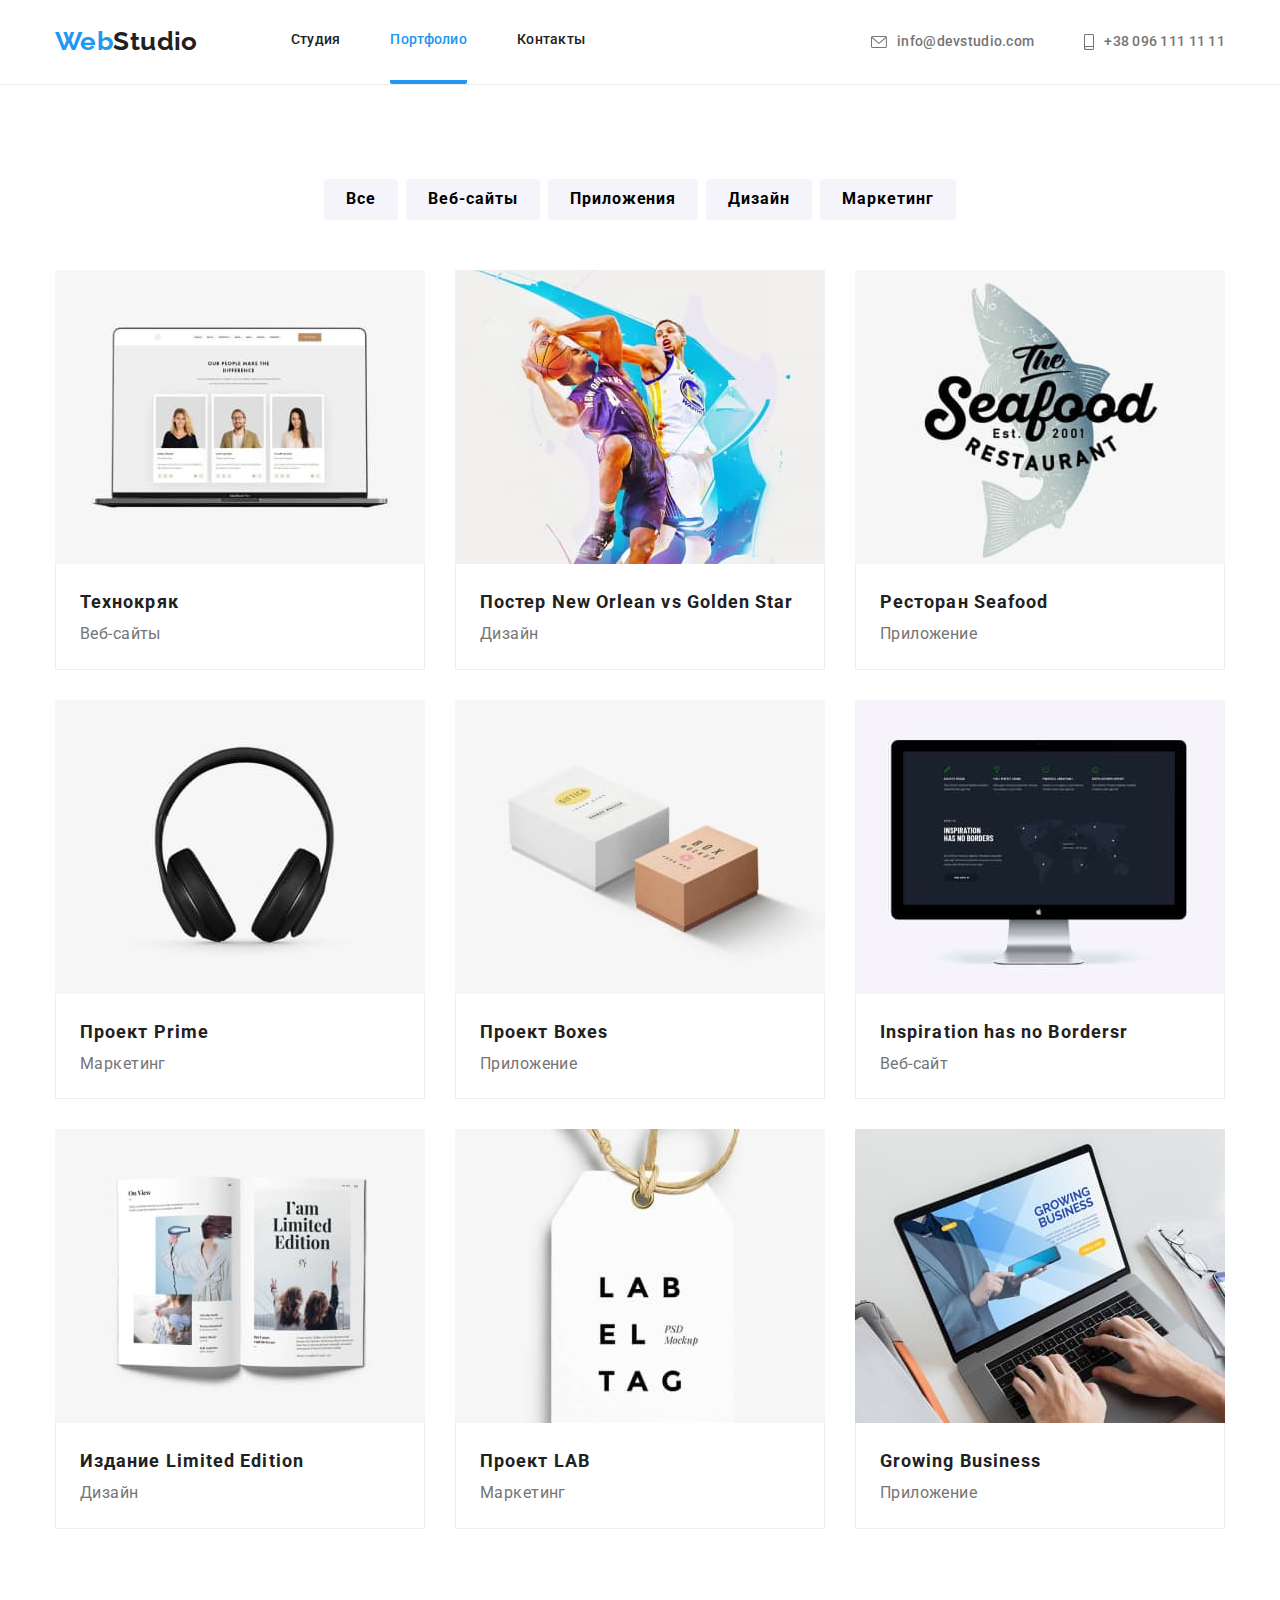
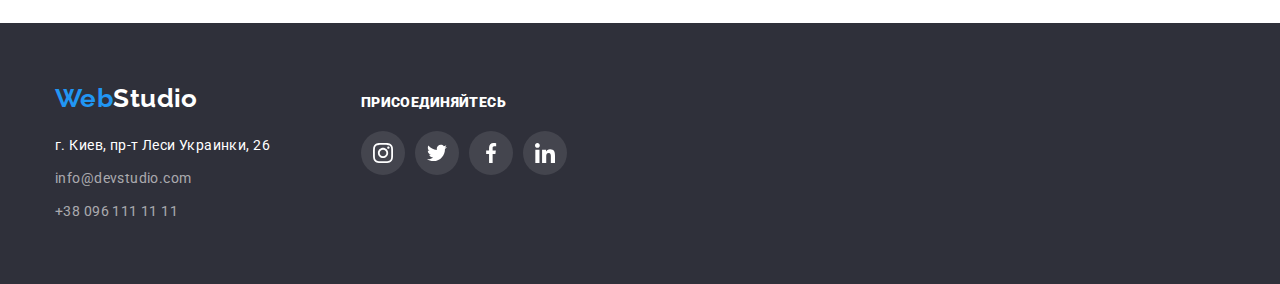
==== commit 7848e41b: "внесено правки" ====
--- a/portfolio.html
+++ b/portfolio.html
@@ -83,7 +83,7 @@
 
           <ul class="cardset-list list">
             <li class="cardset-item">
-              <a class=cardset-link>
+              <a href="#" class=cardset-link>
                 <div class="cardset-overlay">
                   <img
                   src="./images/portfolio1.jpg"
@@ -103,7 +103,7 @@
             </li>
 
             <li class="cardset-item">
-              <a class=cardset-link>
+              <a href="#" class=cardset-link>
                 <div class="cardset-overlay">
                   <img
                   src="./images/portfolio2.jpg"
@@ -123,7 +123,7 @@
             </li>
 
             <li class="cardset-item">
-              <a class=cardset-link> 
+              <a href="#" class=cardset-link> 
                 <div class="cardset-overlay">
                   <img
                   src="./images/portfolio3.jpg"
@@ -144,7 +144,7 @@
             </li>
 
             <li class="cardset-item">
-              <a class=cardset-link> 
+              <a href="#" class=cardset-link> 
                 <div class="cardset-overlay">
                   <img
                   src="./images/portfolio4.jpg"
@@ -165,7 +165,7 @@
             </li>
 
             <li class="cardset-item">
-              <a class=cardset-link> 
+              <a href="#" class=cardset-link> 
                 <div class="cardset-overlay">
                   <img
                   src="./images/portfolio5.jpg"
@@ -185,7 +185,7 @@
               </a>
             </li>
             <li class="cardset-item">
-              <a class=cardset-link> 
+              <a href="#" class=cardset-link> 
                 <div class="cardset-overlay">
                   <img
                   src="./images/portfolio6.jpg"
@@ -206,8 +206,9 @@
             </li>
 
             <li class="cardset-item">
-              <div class="cardset-overlay">
-                <img
+              <a href="#" class=cardset-link> 
+                <div class="cardset-overlay">
+                  <img
                 src="./images/portfolio7.jpg"
                 alt="Ресторан Seafood"
                 class="cardset-img"
@@ -222,10 +223,11 @@
                 <h2 class="cardset-title">Издание Limited Edition</h2>
                 <p class="cardset-text">Дизайн</p>
               </div>
-            </li>
-
-            <li class="cardset-item">
-              <a class=cardset-link> 
+          </a>
+            </li>
+
+            <li class="cardset-item">
+              <a href="#" class=cardset-link> 
                 <div class="cardset-overlay">
                   <img
                   src="./images/portfolio8.jpg"
@@ -246,7 +248,7 @@
 
             </li>
             <li class="cardset-item">
-              <a class=cardset-link> 
+              <a href="#" class=cardset-link> 
                 <div class="cardset-overlay">
                   <img
                   src="./images/portfolio9.jpg"
@@ -299,28 +301,28 @@
           <p class="network-text">присоединяйтесь</p>
           <ul class="network-list list"> 
             <li>
-              <a class="network-link">
+              <a href="#" class="network-link">
                 <svg class="network-icon"> 
                   <use href="./images/icon.svg#icon-instagram"></use>
                 </svg>
               </a>
             </li>
             <li> 
-              <a class="network-link">
+              <a href="#" class="network-link">
                 <svg class="network-icon"> 
                   <use href="./images/icon.svg#icon-twitter"></use>
                 </svg>
               </a>
             </li>
           <li>
-          <a class="network-link">
+          <a href="#" class="network-link">
             <svg class="network-icon"> 
               <use href="./images/icon.svg#icon-facebook"></use>
             </svg>
           </a>
          </li>
         <li>
-          <a class="network-link">
+          <a href="#" class="network-link">
             <svg class="network-icon"> 
               <use href="./images/icon.svg#icon-linkedin"></use>
             </svg>
--- a/css/style.css
+++ b/css/style.css
@@ -3,31 +3,20 @@
     --title-text-color: #757575;
     --accent-color: #2196f3;
     --bg-color: #2f303a;
-    --e-address: rgba(255, 255, 255, 0.6);
     --address: #ffffff;
     --button-two: #f5f4fa;
-    --decoration: #c4c4c4;
-    --border: #eeeeee;
     --fill: #AFB1B8;
-}
-
-html {
-    box-sizing: border-box;
-}
-
-*,
-*::after,
-*::before {
-    box-sizing: inherit;
+    --transition: cubic-bezier(0.4, 0, 0.2, 1);
 }
 
 body {
-    background-color: var(--address);
-    color: var(--primary-text-color);
     font-family: Roboto, sans-serif;
     font-size: 14px;
+    color: var(--primary-text-color);
     letter-spacing: 0.03em;
     line-height: 1.14;
+
+    background-color: var(--address);
 }
 
 a {
@@ -97,17 +86,14 @@
 
 .nav-logo {
     margin-right: 93px;
-    color: var(--primary-text-color);
+
     font-family: Raleway, sans-serif;
     font-weight: 700;
     font-size: 26px;
     line-height: 1.2;
-
-    transition-property: color;
-
-    transition-timing-function: 250ms cubic-bezier(0.4, 0, 0.2, 1);
-    
-
+    color: var(--primary-text-color);
+
+    transition: color 250ms var(--transition);
 }
 
 .nav-logo:focus,
@@ -118,13 +104,15 @@
 .site-nav-link,
 .auth-nav-link {
     display: block;
+
     padding: 32px 0;
+
+    font-weight: 500;
+    letter-spacing: 0.02em;
     align-items: center;
     color: var(--primary-text-color);
-    font-weight: 500;
-    letter-spacing: 0.02em;
-
-    transition: color 250ms cubic-bezier(0.4, 0, 0.2, 1);
+
+    transition: color 250ms var(--transition);
 }
 
 .site-nav-link:hover,
@@ -139,98 +127,99 @@
 .site-nav-item{
     position: relative;
 }
-.auth-nav {
-    display: flex;
-    justify-content: space-between;
-    margin-left: auto;
-}
-
-.auth-nav-link {
-    display: flex;
-    justify-content: center;
-    text-align: center;
-    align-items: center;
-    color: var(--title-text-color);
-
-    transition: color, fill 250ms cubic-bezier(0.4, 0, 0.2, 1);
-}
-
-.site-nav-item:not(:last-child),
-.auth-nav-item:not(:last-child) {
-    margin-right: 50px;
-}
-
-.auth-nav-link:hover,
-.auth-nav-link:focus {
-    cursor: pointer;
-    color: var(--accent-color);
-    fill: var(--accent-color);
-}
-
 .site-nav-link::after{
     content: "";
     position: absolute;
     left: 0;
     bottom: 0;
+
     display: block;
     width: 100%;
     height: 4px;
+
     background-color: var(--accent-color);
     border-radius: 2px;
 
     opacity: 0;
-    transition:opacity 250ms cubic-bezier(0.4, 0, 0.2, 1);
+    transition:opacity 250ms var(--transition);
 }
 .site-nav-link.current {
     color: var(--accent-color);
     border-bottom: 4px solid var(--accent-color);
     border-radius: 2px;
 }
-.site-nav-link:hover::after{
+.site-nav-link:hover::after,
+.site-nav-link:focus::after{
     opacity: 1;
 }
-
+.auth-nav {
+    display: flex;
+    justify-content: space-between;
+    margin-left: auto;
+}
 .auth-nav-item {
     display: inline-flex;
+
     text-align: center;
     align-items: center;
     background-repeat: no-repeat;
     color: var(--title-text-color);
-
-    transition-property: color;
-    transition: 250ms cubic-bezier(0.4, 0, 0.2, 1);
-}
-
+    fill: var(--title-text-color);
+
+    transition: color 250ms var(--transition), fill 250ms var(--transition);
+}
+.auth-nav-item:hover,
+.auth-nav-item:focus {
+    color: var(--title-text-color);
+    fill: var(--accent-color);
+}
+.site-nav-item:not(:last-child),
+.auth-nav-item:not(:last-child) {
+    margin-right: 50px;
+}
+.auth-nav-link {
+    display: flex;
+    justify-content: center;
+
+    text-align: center;
+    align-items: center;
+    color: var(--title-text-color);
+
+    transition: color 250ms var(--transition);
+}
+.auth-nav-link:hover,
+.auth-nav-link:focus{
+    cursor: pointer;
+    color: var(--accent-color);
+    fill: var(--accent-color);
+}
 .auth-nav-icon {
     margin-right: 10px;
 }
 
-.auth-nav-item:hover,
-.auth-nav-item:active {
-    fill: var(--accent-color);
-}
-
-
 /* main */
 
 .hero {
     display: block;
+
     padding: 200px 0;
+
+    text-align: center;
     background: var(--bg-color);
     background-image: linear-gradient( to right, rgba(47, 48, 58, 0.4), rgba(47, 48, 58, 0.4)), url('../images/bg-image.jpg');
     background-repeat: no-repeat;
     background-position: center;
     background-size: cover;
-    text-align: center;
 }
 
 .hero-title {
     margin-bottom: 30px;
-    color: var(--address);
+
     font-weight: 900;
     font-size: 44px;
     text-align: center;
     letter-spacing: 0.06em;
+    color: var(--address);
 }
 
 
@@ -241,11 +230,14 @@
     top: 0;
     left: 0;
     z-index: 1;
+
     width: 100%;
     height: 100%;
+
     background: rgba(0, 0, 0, 0.2);
+
     opacity: 1;
-    transition: opacity 250ms cubic-bezier(0.4, 0, 0.2, 1);
+    transition: opacity 250ms var(--transition);
 }
 
 .backdrop.is-hidden {
@@ -253,30 +245,43 @@
     pointer-events: none;
 }
 .backdrop.is-hidden .modal{
-transform: translate(-50%, -50%) scale(0.9);
+    transform: translate(-50%, -50%) scale(0.9);
 }
 .modal {
     position: absolute;
     top: 50%;
     left: 50%;
-    transform: translate(-50%, -50%) scale(1);
+
     min-width: 528px;
     min-height: 581px;
+
     background: var(--address);
     box-shadow: 0px 1px 3px rgba(0, 0, 0, 0.12), 0px 1px 1px rgba(0, 0, 0, 0.14), 0px 2px 1px rgba(0, 0, 0, 0.2);
     border-radius: 4px;
+
+    transform: translate(-50%, -50%) scale(1);
     transition: transform 250ms cubic-bezier(0.4, 0, 0.2, 1);
 }
+.modal-button{
+    position: absolute;
+    top: 8px;
+    right: 8px;
+
+    width: 30px;
+    height: 30px;
+    padding: 15px;
+
+    background-color: white;
+    border: 1px solid rgba(0, 0, 0, 0.1);
+    border-radius: 50%;
+}
+
 .modal-icon {
     position: absolute;
-    top: 0;
-    right: 0;
     width: 30px;
     height: 30px;
-    margin: 8px 8px 0 0;
-    padding: 15px;
-    border: 1px solid rgba(0, 0, 0, 0.1);
-    border-radius: 50%;
+    top: 0;
+    left: 0;
 }
 
 
@@ -316,19 +321,17 @@
 .features-item:not(:last-child) {
     margin-right: 30px;
 }
-
-.features-icon {
-    display: flex;
-    width: 100%;
-    height: 70px;
-}
-
 .features-img {
-    width: 100%;
-    height: 120px;
-    background-color: var(--button-two);
+    display: flex;
+    justify-content: center;
+    
     padding: 25px 0;
     margin-bottom: 30px;
+    background-color: var(--button-two);
+}
+.features-icon {
+    width: 70px;
+    height: 70px;
 }
 
 .features-title {
@@ -359,14 +362,17 @@
 
 .work-title {
     position: absolute;
+
     width: 100%;
     bottom: 0;
     margin: 0;
     padding: 27px 0;
+
     text-align: center;
     font-weight: 900;
     text-transform: uppercase;
     color: var(--address);
+
     background: rgba(47, 48, 58, 0.8);
 }
 
@@ -385,10 +391,11 @@
 }
 
 .team-item {
+    text-align: center;
+
     background: var(--address);
     box-shadow: 0px 1px 3px rgba(0, 0, 0, 0.12), 0px 1px 1px rgba(0, 0, 0, 0.14), 0px 2px 1px rgba(0, 0, 0, 0.2);
     border-radius: 0px 0px 4px 4px;
-    text-align: center;
 }
 
 .team-item:not(:last-child) {
@@ -404,11 +411,12 @@
 }
 
 .team-text {
-    color: var(--title-text-color);
+    margin-bottom: 16px;
+
     font-weight: normal;
     font-size: 16px;
     line-height: 1.8;
-    margin-bottom: 16px;
+    color: var(--title-text-color);
 }
 
 .social-media {
@@ -424,19 +432,19 @@
     display: flex;
     justify-content: center;
     align-items: center;
+
     width: 44px;
     height: 44px;
-    border: none;
+
     border-radius: 50%;
     background-color: var(--address);
     fill: var(--fill);
 
-    transition-property: background-color;
-    transition: 250ms cubic-bezier(0.4, 0, 0.2, 1);
+    transition: background-color 250ms var(--transition);
 }
 
 .social-media-link:hover,
-.social-media-link:active {
+.social-media-link:focus {
     fill: var(--address);
     background-color: var(--accent-color);
 }
@@ -459,31 +467,36 @@
 
 .button {
     display: inline-block;
-    border-radius: 4px;
-    border: none;
+
     padding: 6px 22px;
-    text-align: center;
+
     font-family: inherit;
     font-weight: 700;
     font-size: 16px;
     line-height: 1.8;
     letter-spacing: 0.06em;
+    text-align: center;
+
+    border-radius: 4px;
+    border: none;
+
     cursor: pointer;
 }
 
 .button.primary {
     min-width: 200px;
     height: 50px;
+    padding: 10px 32px;
+
+    text-align: center;
+    color: var(--address);
+
+    border: none;
     border-radius: 4px;
-    border: none;
-    padding: 10px 32px;
-    text-align: center;
     box-shadow: 0px 4px 4px rgba(0, 0, 0, 0.15);
-    color: var(--address);
     background-color: var(--accent-color);
 
-    transition-property: background-color;
-    transition: 250ms cubic-bezier(0.4, 0, 0.2, 1);
+    transition: background-color 250ms var(--transition);
 }
 
 .button.primary:hover,
@@ -496,16 +509,16 @@
 .button.secondary {
     background-color: var(--button-two);
 
-    transition-property: background-color;
-    transition: 250ms cubic-bezier(0.4, 0, 0.2, 1);
+    transition: background-color 250ms var(--transition);
 }
 
 .button.secondary:hover,
 .button.secondary:focus {
-    cursor: pointer;
     color: var(--address);
     background-color: var(--accent-color);
     box-shadow: 0px 3px 1px rgba(0, 0, 0, 0.1), 0px 1px 2px rgba(0, 0, 0, 0.08), 0px 2px 2px rgba(0, 0, 0, 0.12);
+    
+    cursor: pointer;
 }
 
 
@@ -516,30 +529,31 @@
     justify-content: space-between;
     margin-top: 50px;
 
-    transition-property: color;
-    transition: 250ms cubic-bezier(0.4, 0, 0.2, 1);
+    transition: color 250ms var(--transition);
 }
 
 .clients-item:hover .clients-icon,
-.clients-item:active .clients-icon {
+.clients-item:focus .clients-icon {
+    color: var(--accent-color);
     fill: var(--accent-color);
 }
 
 .clients-link {
     display: flex;
     padding: 16px 32px;
+
     background: var(--address);
     box-sizing: border-box;
     border-radius: 4px;
     border: 1px solid var(--fill);
 
-    transition-property: color;
-    transition: 250ms cubic-bezier(0.4, 0, 0.2, 1);
+    transition: color 250ms var(--transition);
 }
 
 .clients-link:hover,
-.clients-link:active {
+.clients-link:focus {
     border: 1px solid var(--accent-color);
+    color: var(--accent-color);
     fill: var(--accent-color);
 }
 
@@ -561,19 +575,19 @@
     margin-right: 70px;
 }
 
+.address {
+    margin-top: 20px;
+    font-style: normal;
+}
 .address-text,
 .address-link {
     margin-bottom: 9px;
-    font-style: normal;
+
     font-family: Roboto, sans-serif;
     font-weight: 400;
     line-height: 1.7;
 }
 
-.address {
-    margin-top: 20px;
-}
-
 .address-item:not(:last-child) {
     margin-bottom: 9px;
 }
@@ -583,7 +597,7 @@
 }
 
 .address-link {
-    color: var(--e-address);
+    color: rgba(255, 255, 255, 0.6);
     font-style: normal;
 }
 
@@ -594,6 +608,7 @@
 
 .network-text {
     margin-bottom: 20px;
+
     font-weight: 900;
     text-transform: uppercase;
     color: var(--address);
@@ -611,15 +626,16 @@
     display: flex;
     justify-content: center;
     align-items: center;
+
     width: 44px;
     height: 44px;
+
     border: none;
     border-radius: 50%;
     background: rgba(255, 255, 255, 0.1);
     fill: var(--address);
 
-    transition-property: background;
-    transition: 250ms cubic-bezier(0.4, 0, 0.2, 1);
+    transition: background 250ms var(--transition);
 }
 
 .network-link:not(:last-child) {
@@ -627,7 +643,7 @@
 }
 
 .network-link:hover,
-.network-link:active {
+.network-link:focus {
     background-color: var(--accent-color);
 }
 
@@ -650,6 +666,7 @@
     display: flex;
     justify-content: center;
     align-items: center;
+
     margin-bottom: 50px;
 }
 
@@ -663,12 +680,14 @@
 .cardset-list {
     display: flex;
     flex-wrap: wrap;
+
     margin-left: -30px;
     margin-top: -30px;
 }
 
 .cardset-item {
     flex-basis: calc(100% / 3 - 30px);
+
     margin-top: 30px;
     margin-left: 30px;
 }
@@ -676,9 +695,8 @@
 .cardset-link {
     display: block;
 
-    transition: 250ms cubic-bezier(0.4, 0, 0.2, 1);
-}
-
+    transition: background 250ms var(--transition);
+}
 .cardset-link:hover,
 .cardset-link:active {
     background: var(--address);
@@ -687,26 +705,29 @@
 
 .cardset-overlay {
     position: relative;
+
+    display: block;
     width: 100%;
-    display: block;
+    
     overflow: hidden;
 }
 
 .cardset-overlay::before {
     content: "";
     position: absolute;
+
     display: inline-block;
     width: 100%;
     height: 100%;
+
     background: rgba(33, 150, 243, 0);
+
     transform: translateY(100%);
-
-    transition-property: background;
-    transition: 250ms cubic-bezier(0.4, 0, 0.2, 1);
+    transition: background 250ms var(--transition);
 }
 
 .cardset-item:hover .cardset-overlay::before,
-.cardset-item:active .cardset-overlay::before{
+.cardset-item:focus .cardset-overlay::before{
     transform: translateY(0);
     background: rgba(33, 150, 243, 0.9);
 }
@@ -714,15 +735,16 @@
 .cardset-overlay p {
     position: absolute;
     top: 0;
+
     padding: 63px 24px;
+
     font-weight: 400;
     font-size: 18px;
     line-height: 1.5;
     color: var(--address);
+
     opacity: 0;
-
-    transition-property: opacity;
-    transition: 250ms cubic-bezier(0.4, 0, 0.2, 1);
+    transition: opacity 250ms var(--transition);
 }
 
 .cardset-item:hover .cardset-info p,
@@ -731,13 +753,14 @@
 }
 .cardset-info{
     position: absolute;
+
     width: 100%;
     height: 100%;
     top: 0;
     left: 0;
+
     transform: translateY(100%);
-    
-    transition: 250ms cubic-bezier(0.4, 0, 0.2, 1);
+    transition: 250ms var(--transition);
 }
 .cardset-item:hover .cardset-info,
 .cardset-item:active .cardset-info{
@@ -745,19 +768,22 @@
 }
 .cardset-description {
     padding: 20px 24px;
-    border-left: 1px solid var(--border);
-    border-right: 1px solid var(--border);
-    border-bottom: 1px solid var(--border);
+    
+    border-left: 1px solid #eeeeee;
+    border-right: 1px solid #eeeeee;
+    border-bottom: 1px solid #eeeeee;
 }
 
 .cardset-title {
     font-size: 18px;
     line-height: 2;
     letter-spacing: 0.06em;
+    color: var(--primary-text-color);
 }
 
 .cardset-text {
     font-weight: 400;
     font-size: 16px;
     line-height: 1.8;
+    color: var(--title-text-color);
 }